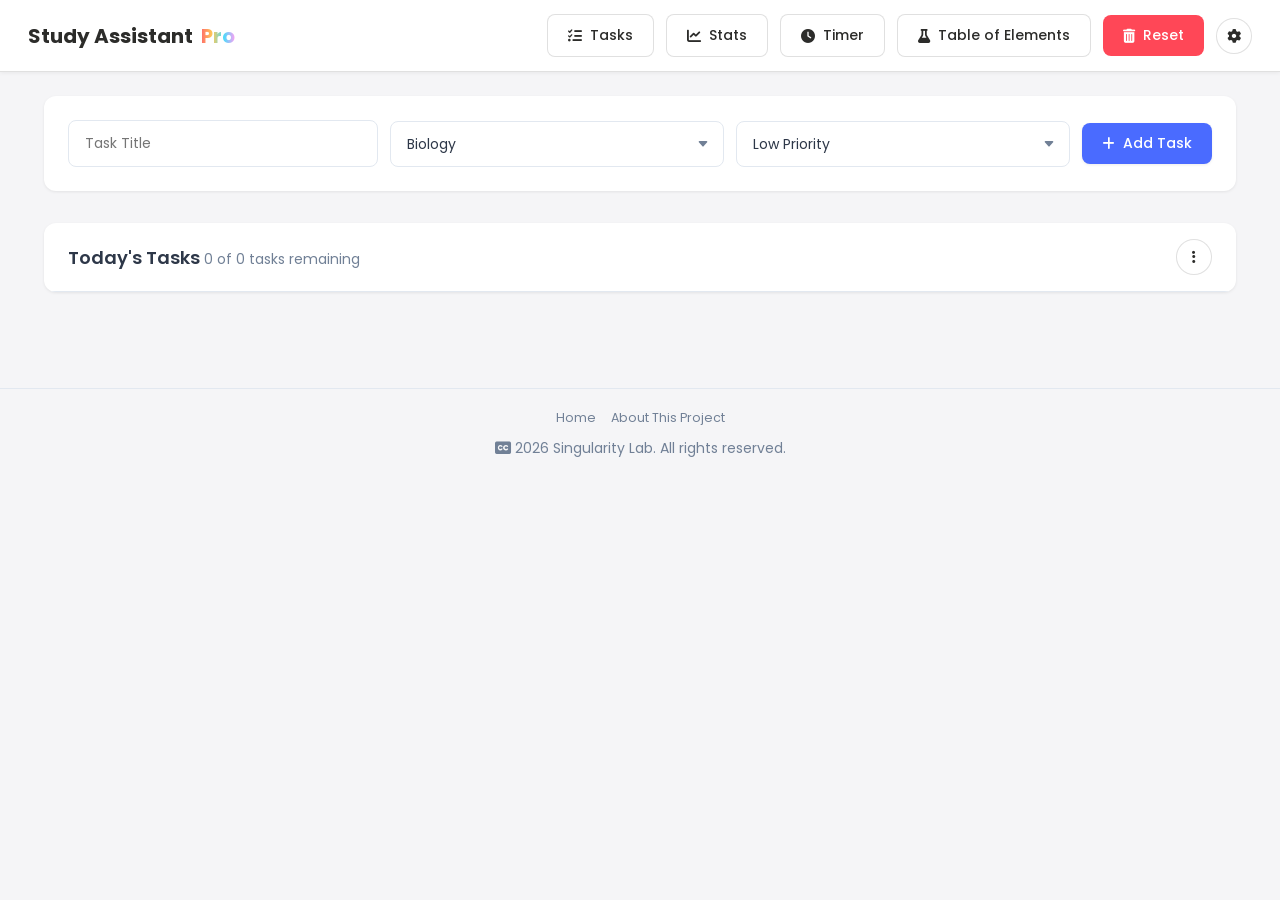
==== index.html @ cc873d5b "Add files via upload" ====
<!DOCTYPE html>
<html lang="en">
<head>
    <meta charset="UTF-8">
    <meta name="viewport" content="width=device-width, initial-scale=1.0">
    <title>Singularity Lab - Study Assistant Pro</title>
    
    <!-- Fonts & Icons -->
    <link href="https://fonts.googleapis.com/css2?family=Poppins:wght@300;400;500;600;700&display=swap" rel="stylesheet">
    <link rel="stylesheet" href="https://cdnjs.cloudflare.com/ajax/libs/font-awesome/6.4.0/css/all.min.css">
    
    <!-- Favicons -->
    <link rel="icon" type="image/png" sizes="32x32" href="/Images/favicon-32x32.png">
    <link rel="icon" type="image/png" sizes="16x16" href="/Images/favicon-16x16.png">
    <link rel="shortcut icon" href="/Images/favicon.ico">

    <style>
        /* ===== Base Styles & Whitish-Gray Theme Variables ===== */
        :root {
            --primary: #4a6bff;
            --primary-light: #7a94ff;
            --primary-dark: #3a56cc;
            --secondary: #00c9a7;
            --text: #2d3748;
            --text-light: #718096;
            --bg: #F5F5F7; /* Whitish-gray background */
            --card: #ffffff;
            --border: #e2e8f0;
            --high: #ff4757;
            --medium: #ffa502;
            --low: #2ed573;
            --completed: #00b894;
            --shadow-sm: 0 1px 3px rgba(0, 0, 0, 0.08);
            --shadow-md: 0 4px 6px rgba(0, 0, 0, 0.08);
            --shadow-lg: 0 10px 15px rgba(0, 0, 0, 0.08);
            --radius-sm: 4px;
            --radius-md: 8px;
            --radius-lg: 12px;

            /* Periodic Table Theme Mapping */
            --bg-color: #F5F5F7;
            --text-color: #2C2C2A;
            --text-sub: #8A8880;
            --header-bg: #FFFFFF;
            --card-bg: #FFFFFF;
            --border-color: rgba(0,0,0,0.12);
            --input-bg: #FFFFFF;
            --placeholder-bg: #E6E3DB;
            --switch-bg: #EFEFEF;
            --accent-blue: #042C53;
            --footer-bg: #f4f4f6;
        }

        body.dark-mode {
            --primary: #6c5ce7;
            --primary-light: #a29bfe;
            --primary-dark: #4834d4;
            --bg: #1a1a2e;
            --card: #16213e;
            --text: #ffffff;
            --text-light: #b8b8b8;
            --border: #2d3748;

            /* Periodic Table Dark Overrides */
            --bg-color: #1a1a2e;
            --text-color: #E0E0E0;
            --text-sub: #A0A0A0;
            --header-bg: #16213e;
            --card-bg: #16213e;
            --border-color: rgba(255,255,255,0.18);
            --input-bg: #222222;
            --placeholder-bg: #2A2A2A;
            --switch-bg: #2A2A2A;
            --accent-blue: #4A90E2;
            --footer-bg: #1a1a2e;
        }

        * {
            margin: 0;
            padding: 0;
            box-sizing: border-box;
        }

        body {
            font-family: 'Poppins', sans-serif;
            background-color: var(--bg);
            color: var(--text);
            line-height: 1.5;
            transition: background-color 0.25s, color 0.25s;
        }

        .container {
            max-width: 1240px;
            margin: 0 auto;
            padding: 1.5rem;
        }

        /* ===== Top Header Bar ===== */
        .header {
            background: var(--header-bg);
            border-bottom: 1px solid var(--border-color);
            padding: 14px 28px;
            display: flex;
            align-items: center;
            gap: 16px;
            flex-wrap: wrap;
            position: sticky;
            top: 0;
            z-index: 50;
            box-shadow: 0 1px 4px rgba(0,0,0,0.06);
            transition: background-color 0.25s;
        }

        .app-title {
            display: flex;
            align-items: center;
            gap: 0.5rem;
        }

        .app-title h1 {
            font-size: 1.25rem;
            font-weight: 700;
            color: var(--text-color);
            margin: 0;
            white-space: nowrap;
        }

        .app-title .pro-badge {
            background: linear-gradient(90deg, #ff6b6b, #feca57, #48dbfb, #ff9ff3);
            -webkit-background-clip: text;
            -webkit-text-fill-color: transparent;
            background-clip: text;
            font-weight: 700;
            font-size: 1.25rem;
        }

        /* Search Bar (Shown ONLY in Periodic Table mode) */
        .header-search {
            flex: 1;
            min-width: 200px;
            max-width: 380px;
            position: relative;
            display: none;
        }

        .header-search input {
            width: 100%;
            padding: 9px 14px 9px 38px;
            border-radius: 10px;
            border: 1px solid var(--border-color);
            font-size: 14px;
            background: var(--input-bg);
            color: var(--text-color);
            outline: none;
            transition: border-color .2s, box-shadow .2s;
        }

        .header-search input:focus {
            border-color: var(--accent-blue);
            box-shadow: 0 0 0 3px rgba(74,144,226,0.2);
        }

        .header-search .search-icon {
            position: absolute;
            left: 12px;
            top: 50%;
            transform: translateY(-50%);
            color: var(--text-sub);
            font-size: 15px;
            pointer-events: none;
        }

        .header-actions {
            display: flex;
            gap: 12px;
            align-items: center;
            margin-left: auto;
            flex-wrap: wrap;
        }

        /* Buttons */
        .btn {
            display: inline-flex;
            align-items: center;
            justify-content: center;
            gap: 0.5rem;
            padding: 0.625rem 1.25rem;
            border: none;
            border-radius: var(--radius-md);
            font-family: inherit;
            font-size: 0.875rem;
            font-weight: 500;
            cursor: pointer;
            transition: all 0.2s ease;
            white-space: nowrap;
        }

        .btn-primary {
            background-color: var(--primary);
            color: white;
            box-shadow: var(--shadow-sm);
        }

        .btn-primary:hover {
            background-color: var(--primary-dark);
            transform: translateY(-1px);
            box-shadow: var(--shadow-md);
        }

        .btn-secondary {
            background-color: var(--card-bg);
            color: var(--text-color);
            border: 1px solid var(--border-color);
        }

        .btn-secondary:hover {
            background-color: var(--switch-bg);
        }

        .btn-danger {
            background-color: var(--high);
            color: white;
        }

        .btn-danger:hover {
            background-color: #e84118;
        }

        .btn-icon {
            width: 2.25rem;
            height: 2.25rem;
            padding: 0;
            border-radius: 50%;
        }

        .btn-startbtntimer {
            background: linear-gradient(135deg, #00b894 0%, #00cec9 100%);
            color: white;
            border: none;
            cursor: pointer;
        }

        /* Task Form & List Styles */
        .task-form {
            margin-bottom: 2rem;
            background-color: var(--card);
            padding: 1.5rem;
            border-radius: var(--radius-lg);
            box-shadow: var(--shadow-sm);
        }

        .form-group {
            display: flex;
            gap: 0.75rem;
            flex-wrap: wrap;
            align-items: center;
        }

        .form-control {
            flex: 1;
            min-width: 180px;
            padding: 0.75rem 1rem;
            border: 1px solid var(--border);
            border-radius: var(--radius-md);
            font-family: inherit;
            font-size: 0.875rem;
            background: var(--card);
            color: var(--text);
            transition: border-color 0.2s ease;
        }

        .time-inputs {
            display: none;
            align-items: center;
            gap: 0.5rem;
        }

        .time-inputs input[type="time"] {
            min-width: 120px;
        }

        .form-select {
            appearance: none;
            background-image: url("data:image/svg+xml,%3Csvg xmlns='http://www.w3.org/2000/svg' width='16' height='16' fill='%23718096' viewBox='0 0 16 16'%3E%3Cpath d='M7.247 11.14 2.451 5.658C1.885 5.013 2.345 4 3.204 4h9.592a1 1 0 0 1 .753 1.659l-4.796 5.48a1 1 0 0 1-1.506 0z'/%3E%3C/svg%3E");
            background-repeat: no-repeat;
            background-position: right 0.75rem center;
            background-size: 16px 12px;
            padding-right: 2.5rem;
        }

        .task-list-container {
            background-color: var(--card);
            border-radius: var(--radius-lg);
            box-shadow: var(--shadow-sm);
            overflow: hidden;
            margin-bottom: 2rem;
        }

        .task-list-header {
            padding: 1rem 1.5rem;
            border-bottom: 1px solid var(--border);
            display: flex;
            justify-content: space-between;
            align-items: center;
        }

        .task-list-title {
            font-size: 1.125rem;
            font-weight: 600;
            color: var(--text);
        }

        .task-count {
            font-size: 0.875rem;
            color: var(--text-light);
        }

        .task-list {
            list-style: none;
        }

        .task-item {
            padding: 1rem 1.5rem;
            border-bottom: 1px solid var(--border);
            display: flex;
            align-items: center;
            gap: 1rem;
            transition: background-color 0.2s ease;
            cursor: grab;
        }

        .task-item.dragging {
            opacity: 0.5;
        }

        .task-item:hover {
            background-color: rgba(74, 107, 255, 0.02);
        }

        .task-checkbox {
            width: 1.25rem;
            height: 1.25rem;
            border: 2px solid var(--border);
            border-radius: var(--radius-sm);
            appearance: none;
            cursor: pointer;
        }

        .task-checkbox:checked {
            background-color: var(--completed);
            border-color: var(--completed);
            background-image: url("data:image/svg+xml,%3Csvg xmlns='http://www.w3.org/2000/svg' width='12' height='12' fill='white' viewBox='0 0 16 16'%3E%3Cpath d='M12.736 3.97a.733.733 0 0 1 1.047 0c.286.289.29.756.01 1.05L7.88 12.01a.733.733 0 0 1-1.065.02L3.217 8.384a.757.757 0 0 1 0-1.06.733.733 0 0 1 1.047 0l3.052 3.093 5.4-6.425a.247.247 0 0 1 .02-.022z'/%3E%3C/svg%3E");
            background-repeat: no-repeat;
            background-position: center;
        }

        .task-content {
            flex: 1;
            display: flex;
            flex-direction: column;
            gap: 0.25rem;
        }

        .task-title {
            font-weight: 500;
            word-break: break-word;
        }

        .task-meta {
            display: flex;
            gap: 0.75rem;
            font-size: 0.75rem;
            color: var(--text-light);
        }

        .priority-high { color: var(--high); }
        .priority-medium { color: var(--medium); }
        .priority-low { color: var(--low); }

        .task-subject {
            background-color: rgba(74, 107, 255, 0.1);
            color: var(--primary);
            padding: 0.125rem 0.5rem;
            border-radius: 1rem;
            font-size: 0.6875rem;
            font-weight: 500;
        }

        .task-completed .task-title {
            text-decoration: line-through;
            color: var(--text-light);
        }

        .task-time-range {
            font-family: Georgia, serif;
            font-weight: 500;
            font-size: 1.1rem;
            color: var(--text);
            margin-right: 1rem;
        }

        .task-edit-input {
            flex: 1;
            padding: 0.5rem;
            border: 1px solid var(--border);
            border-radius: var(--radius-sm);
            font-family: inherit;
            background: var(--card);
            color: var(--text);
        }

        .task-context-menu {
            position: fixed;
            background: var(--card);
            border-radius: var(--radius-md);
            box-shadow: var(--shadow-lg);
            z-index: 1000;
            min-width: 180px;
            overflow: hidden;
            border: 1px solid var(--border);
        }

        .menu-item {
            display: flex;
            align-items: center;
            gap: 0.75rem;
            width: 100%;
            padding: 0.75rem 1rem;
            border: none;
            background: none;
            text-align: left;
            color: var(--text);
            cursor: pointer;
            transition: all 0.2s ease;
            font-size: 0.875rem;
        }

        .menu-item:hover {
            background-color: rgba(74, 107, 255, 0.1);
        }

        /* Sections Visibility */
        #graphSection, #remindersSection, #elementsSection {
            display: none;
        }

        .chart-container {
            background-color: var(--card);
            padding: 1rem;
            border-radius: 10px;
            box-shadow: var(--shadow-sm);
            margin-bottom: 1rem;
        }

        /* Floating Timer */
        .floating-timer {
            position: fixed;
            bottom: 1rem;
            left: 1rem;
            width: 250px;
            height: 230px;
            background-color: var(--card);
            border-radius: var(--radius-lg);
            box-shadow: var(--shadow-lg);
            z-index: 1000;
            border: 1px solid var(--border);
            display: none;
            user-select: none;
        }

        .timer-header {
            padding: 0.75rem 1rem;
            border-bottom: 1px solid var(--border);
            display: flex;
            justify-content: space-between;
            align-items: center;
            cursor: move;
        }

        .timer-body { padding: 1rem; }
        .timer-inputs {
            display: flex;
            align-items: center;
            justify-content: center;
            gap: 0.5rem;
            margin-bottom: 1rem;
        }
        .timer-inputs input {
            width: 50px;
            height: 30px;
            font-size: 0.8rem;
            text-align: center;
            border: 1px solid var(--border);
            border-radius: 4px;
            background: var(--card);
            color: var(--text);
        }
        .timer-display {
            font-size: 1.5rem;
            font-family: monospace;
            text-align: center;
            margin-bottom: 1rem;
            font-weight: 600;
        }
        .timer-actions { display: flex; gap: 0.5rem; }
        .timer-actions .btn { flex: 1; }

        /* ===== Periodic Table Layout Adjustments (Left-aligned & Shifted) ===== */
        .wrap { 
            display: flex; 
            gap: 20px; 
            flex-wrap: nowrap; 
            align-items: flex-start; 
        }
        .left-col {
            display: flex;
            flex-direction: column;
            flex: 0 0 auto;
        }
        .table-area { 
            position: relative; 
            display: inline-block; 
            padding: 45px 5px 5px 5px; /* Reduced padding to shift table left */
        }
        .table { 
            position: relative; 
            z-index: 1; 
            display: grid; 
            grid-template-columns: repeat(18, 44px); 
            grid-template-rows: repeat(10, 44px); 
            gap: 3px; 
        }
        .cell { 
            width: 44px; 
            height: 44px; 
            border-radius: 6px; 
            padding: 2px; 
            cursor: pointer; 
            position: relative; 
            border: 1px solid var(--border-color); 
            transition: transform .1s ease, box-shadow .1s ease; 
            overflow: hidden; 
        }
        .cell:hover { transform: scale(1.3); box-shadow: 0 4px 12px rgba(0,0,0,0.4); z-index: 6; }
        .cell .z { position: absolute; top: 2px; left: 4px; font-size: 9px; color: #1A1A1A; }
        .cell .s { position: absolute; top: 13px; left: 0; right: 0; text-align: center; font-size: 16px; font-weight: 600; color: #1A1A1A; }
        .cell .v { display: none; position: absolute; top: 50%; left: 0; right: 0; transform: translateY(-50%); text-align: center; font-size: 11px; font-weight: 700; color: #1A1A1A; }
        .cell.value-mode .v { display: block; }
        .cell.value-mode .s { display: none; }
        .cell.value-mode .z { font-size: 7px; }
        .cell.blocks-mode .s, .cell.blocks-mode .z { opacity: 0.55; }
        .cell.placeholder { cursor: default; display: flex; align-items: center; justify-content: center; font-size: 9px; color: var(--text-sub); background: var(--placeholder-bg); border-style: dashed; }

        .right-col {
            display: flex;
            flex-direction: column;
            width: 290px;
            flex-shrink: 0;
            margin-left: 80px;
        }

        .legend { display: flex; flex-wrap: wrap; gap: 8px 14px; width: 100%; margin-top: 16px; background: var(--card-bg); border: 1px solid var(--border-color); border-radius: 12px; padding: 14px 16px; }
        .legend div { display: flex; align-items: center; gap: 6px; font-size: 12px; color: var(--text-color); }
        .sw { width: 14px; height: 14px; border-radius: 3px; border: 1px solid rgba(0,0,0,0.15); }

        .detail { background: var(--card-bg); border: 1px solid var(--border-color); border-radius: 12px; padding: 18px 20px; width: 100%; color: var(--text-color); }
        .detail h2 { margin: 0 0 2px; font-size: 20px; }
        .detail .meta { color: var(--text-sub); font-size: 12px; margin-bottom: 12px; }
        .detail .row { display: flex; justify-content: space-between; padding: 6px 0; border-top: 1px solid var(--border-color); font-size: 13px; }
        .detail .row span:first-child { color: var(--text-sub); }

        .config-section { border-top: 1px solid var(--border-color); padding-top: 8px; margin-top: 6px; }
        .cfg-label { font-size: 11px; font-weight: 600; margin-bottom: 2px; text-transform: uppercase; letter-spacing: 0.5px; }
        .cfg-aufbau { color: #888888; font-size: 12px; word-break: break-word; margin-bottom: 8px; font-family: monospace; }
        .cfg-ground { color: #e74c3c; font-size: 12.5px; font-weight: 600; word-break: break-word; margin-bottom: 10px; font-family: monospace; }

        .shell-diagram { display: flex; justify-content: center; margin: 10px 0 14px; }
        .shell-diagram svg { max-width: 200px; width: 100%; }
        .orbital-box-container { margin-top: 10px; padding-top: 10px; border-top: 1px solid var(--border-color); }
        .orbital-title { font-size: 12px; font-weight: 600; color: var(--text-sub); margin-bottom: 8px; }
        .orbital-group { display: inline-flex; flex-direction: column; align-items: center; margin-right: 8px; margin-bottom: 8px; }
        .orbital-group .sub-label { font-size: 10px; color: var(--text-sub); margin-bottom: 2px; }
        .orbital-boxes { display: flex; gap: 2px; }
        .box-unit { width: 20px; height: 24px; border: 1px solid var(--border-color); display: flex; align-items: center; justify-content: center; font-size: 11px; background: var(--input-bg); border-radius: 2px; }

        .trend-bar { display: flex; gap: 8px; align-items: center; margin-bottom: 10px; flex-wrap: wrap; }
        .trend-bar span { font-size: 13px; color: var(--text-sub); }
        .trend-bar button { font-size: 12px; padding: 5px 10px; border-radius: 8px; border: 1px solid var(--border-color); background: var(--card-bg); color: var(--text-color); cursor: pointer; }
        .trend-bar button.active { background: var(--accent-blue); color: #fff; border-color: var(--accent-blue); }
        .trend-overlay { position: absolute; top: 0; left: 0; pointer-events: none; overflow: visible; }
        .table .block-label { display: none; align-items: center; justify-content: center; z-index: 4; border: 2px solid rgba(0,0,0,0.28); border-radius: 4px; background: rgba(255,255,255,0.55); font-size: 13px; font-weight: 700; color: #2C2C2A; pointer-events: none; }
        .table.blocks-mode .block-label { display: flex; }

        #tooltip { position: fixed; display: none; pointer-events: none; z-index: 100; background: var(--card-bg); border: 1px solid var(--border-color); border-radius: 8px; padding: 10px 12px; box-shadow: 0 4px 14px rgba(0,0,0,0.3); font-size: 12px; line-height: 1.5; max-width: 220px; color: var(--text-color); }
        #tooltip .tname { font-size: 14px; font-weight: 600; }
        #tooltip .tmeta { color: var(--text-sub); margin-bottom: 6px; }
        #tooltip b { color: var(--accent-blue); }

        .cell.highlight { box-shadow: 0 0 0 3px var(--accent-blue); transform: scale(1.18); z-index: 10; }
        .cell.dim { opacity: 0.2; }

        /* ===== Footer (Same Color as Background) ===== */
        footer {
            background: var(--bg);
            border-top: 1px solid var(--border);
            padding: 20px 0;
            margin-top: 40px;
            text-align: center;
            font-size: 12.5px;
            color: var(--text-light);
            transition: background-color 0.25s;
        }

        .footer-links {
            display: flex;
            justify-content: center;
            gap: 15px;
            margin-bottom: 10px;
            flex-wrap: wrap;
        }

        .footer-links a {
            color: var(--text-light);
            text-decoration: none;
            transition: color 0.2s;
        }

        .footer-links a:hover {
            color: var(--primary);
        }

        .footer-copyright {
            color: var(--text-light);
            font-size: 14px;
        }

        /* Settings Modal */
        .settings-modal {
            position: fixed;
            top: 0; left: 0; right: 0; bottom: 0;
            background-color: rgba(0, 0, 0, 0.5);
            display: flex;
            justify-content: center;
            align-items: center;
            z-index: 2000;
            opacity: 0;
            pointer-events: none;
            transition: opacity 0.3s ease;
        }

        .settings-modal.active { opacity: 1; pointer-events: all; }
        .settings-content {
            background-color: var(--card);
            border-radius: var(--radius-lg);
            width: 100%;
            max-width: 500px;
            box-shadow: var(--shadow-lg);
            overflow: hidden;
        }
        .settings-header { padding: 1rem 1.5rem; border-bottom: 1px solid var(--border); display: flex; justify-content: space-between; align-items: center; }
        .settings-body { padding: 1.5rem; }
        .setting-item { display: flex; justify-content: space-between; align-items: center; margin-bottom: 1rem; }
        .toggle-switch { position: relative; display: inline-block; width: 50px; height: 24px; }
        .toggle-switch input { opacity: 0; width: 0; height: 0; }
        .toggle-slider { position: absolute; cursor: pointer; top: 0; left: 0; right: 0; bottom: 0; background-color: var(--border); transition: .4s; border-radius: 34px; }
        .toggle-slider:before { position: absolute; content: ""; height: 16px; width: 16px; left: 4px; bottom: 4px; background-color: white; transition: .4s; border-radius: 50%; }
        input:checked + .toggle-slider { background-color: var(--primary); }
        input:checked + .toggle-slider:before { transform: translateX(26px); }
        .settings-footer { padding: 1rem 1.5rem; border-top: 1px solid var(--border); display: flex; justify-content: flex-end; }
    </style>
</head>
<body>

    <!-- ===== Top Bar Header ===== -->
    <header class="header">
        <!-- 1. App Title -->
        <div class="app-title">
            <h1>Study Assistant</h1>
            <span class="pro-badge">Pro</span>
        </div>

        <!-- 2. Search Bar (Appears ONLY in Periodic Table mode) -->
        <div class="header-search" id="elementSearchContainer">
            <span class="search-icon"><i class="fas fa-search"></i></span>
            <input type="text" id="elementSearch" placeholder="Determine valence electrons, search elements…">
        </div>

        <!-- 3. Actions: Home, Stats, Timer, Table of Elements, Reset, Setting icon -->
        <div class="header-actions">
            <button id="homeBtn" class="btn btn-secondary">
                <i class="fas fa-tasks"></i> Tasks
            </button>
            <button id="graphBtn" class="btn btn-secondary">
                <i class="fas fa-chart-line"></i> Stats
            </button>
            <button id="showTimerBtn" class="btn btn-secondary">
                <i class="fas fa-clock"></i> Timer
            </button>
            <button id="elementsBtn" class="btn btn-secondary">
                <i class="fas fa-flask"></i> Table of Elements
            </button>
            <button id="resetAllBtn" class="btn btn-danger">
                <i class="fas fa-trash-alt"></i> Reset
            </button>
            <button id="settingsButton" class="btn btn-secondary btn-icon">
                <i class="fas fa-cog"></i>
            </button>
        </div>
    </header>

    <div class="container">
        <main>
            <!-- Task Section (Home Mode) -->
            <section id="taskSection">
                <form id="taskForm" class="task-form">
                    <div class="form-group">
                        <input type="text" id="taskInput" class="form-control" placeholder="Task Title" required>
                        <select id="subjectSelect" class="form-control form-select">
                            <option value="biology">Biology</option>
                            <option value="physics">Physics</option>
                            <option value="chemistry">Chemistry</option>
                            <option value="math">Math</option>
                            <option value="english">English</option>
                            <option value="chinese">Chinese</option>
                            <option value="spanish">Spanish</option>
                            <option value="french">French</option>
                            <option value="history">History</option>
                            <option value="geography">Geography</option>
                            <option value="technology">Technology</option>
                            <option value="music">Music</option>
                            <option value="business">Business</option>
                            <option value="other">Other</option>
                        </select>
                        <select id="prioritySelect" class="form-control form-select">
                            <option value="low">Low Priority</option>
                            <option value="medium">Medium Priority</option>
                            <option value="high">High Priority</option>
                        </select>
                        
                        <!-- Schedule Mode Time Inputs -->
                        <div class="time-inputs" id="scheduleTimeInputs">
                            <input type="time" id="startTimeInput" name="startTime" class="form-control">
                            <span>-</span>
                            <input type="time" id="endTimeInput" name="endTime" class="form-control">
                        </div>

                        <button type="submit" class="btn btn-primary">
                            <i class="fas fa-plus"></i> Add Task
                        </button>
                    </div>
                </form>

                <div class="task-list-container">
                    <div class="task-list-header">
                        <div>
                            <span class="task-list-title">Today's Tasks</span>
                            <span class="task-count" id="taskCount">0 remaining</span>
                        </div>
                        <button id="taskMenuBtn" class="btn btn-icon btn-secondary">
                            <i class="fas fa-ellipsis-v"></i>
                        </button>
                    </div>
                    <div id="taskList" class="task-list"></div>
                </div>
            </section>

            <!-- Graph Section (Stats Mode) -->
            <section id="graphSection">
                <div class="graph-header" style="margin-bottom: 1.5rem; display: flex; align-items: center; gap: 1rem;">
                    <button id="backBtn" class="btn btn-secondary">
                        <i class="fas fa-arrow-left"></i> Back
                    </button>
                    <h2 class="task-list-title">
                        <i class="fas fa-chart-pie"></i> Statistics
                    </h2>
                </div>
                <div class="chart-container">
                    <canvas id="efficiencyChart"></canvas>
                </div>
                <div class="chart-container">
                    <canvas id="subjectChart"></canvas>
                </div>
                <div id="dataDisplay" class="task-list-container">
                    <div class="task-list-header">
                        <span class="task-list-title">Study Data</span>
                    </div>
                    <div class="task-list"></div>
                </div>
            </section>

            <!-- Reminders Section -->
            <section id="remindersSection">
                <div class="reminders-header" style="margin-bottom: 1.5rem; display: flex; align-items: center; gap: 1rem;">
                    <button id="backFromRemindersBtn" class="btn btn-secondary">
                        <i class="fas fa-arrow-left"></i> Back
                    </button>
                    <h2 class="task-list-title">
                        <i class="fas fa-bell"></i> Reminders
                    </h2>
                </div>
                <form id="reminderForm" class="task-form">
                    <div class="form-group">
                        <input type="text" id="reminderInput" class="form-control" placeholder="Reminder text..." required>
                        <input type="datetime-local" id="reminderDueDate" class="form-control" required>
                        <button type="submit" class="btn btn-primary">
                            <i class="fas fa-plus"></i> Add Reminder
                        </button>
                    </div>
                </form>
                <div id="remindersList" class="task-list-container">
                    <div class="task-list-header">
                        <span class="task-list-title">Active Reminders</span>
                    </div>
                    <div class="task-list"></div>
                </div>
                <div id="countdownDisplay" class="task-list-container">
                    <div class="task-list-header">
                        <span class="task-list-title">Upcoming Deadlines</span>
                    </div>
                    <div class="task-list"></div>
                </div>
            </section>

            <!-- Periodic Table Section -->
            <section id="elementsSection">
                <div class="wrap">
                    <div class="left-col">
                        <div class="trend-bar" id="trendBar">
                            <span>Trend:</span>
                            <button data-mode="original" class="active">1. Original</button>
                            <button data-mode="radius">2. Atomic radius</button>
                            <button data-mode="electronegativity">3. Electronegativity</button>
                            <button data-mode="ionization">4. First ionization energy</button>
                            <button data-mode="blocks">5. Electron configuration</button>
                        </div>
                        <div class="table-area">
                            <svg class="trend-overlay" id="trendOverlay" viewBox="0 0 991 615" width="991" height="615"></svg>
                            <div class="table" id="periodicTable"></div>
                        </div>
                    </div>
                    <div class="right-col">
                        <div class="detail" id="elementDetail"><p class="hint">Click an element to see its details here.</p></div>
                        <div class="legend" id="elementLegend"></div>
                    </div>
                </div>
            </section>
        </main>
    </div>

    <!-- Floating Timer -->
    <div id="floatingTimer" class="floating-timer">
        <div class="timer-header">
            <span>Study Timer</span>
            <div class="timer-controls">
                <button id="toggleTimerBtn" class="btn btn-icon"><i class="fas fa-eye"></i></button>
                <button id="closeTimerBtn" class="btn btn-icon"><i class="fas fa-times"></i></button>
            </div>
        </div>
        <div class="timer-body">
            <div class="timer-inputs">
                <input type="number" id="hoursInput" min="0" max="23" placeholder="H">
                <span>:</span>
                <input type="number" id="minutesInput" min="0" max="59" placeholder="M">
                <span>:</span>
                <input type="number" id="secondsInput" min="0" max="59" placeholder="S">
            </div>
            <div class="timer-display" id="timerDisplay">00:00:00</div>
            <div class="timer-actions">
                <button id="startTimerBtn" class="btn btn-startbtntimer">
                    <i class="fas fa-play"></i> Start
                </button>
                <button id="resetTimerBtn" class="btn btn-secondary">
                    <i class="fas fa-redo"></i> Reset
                </button>
            </div>
        </div>
    </div>

    <!-- Footer -->
    <footer>
        <div class="footer-links">
            <a href="www.singularitylabgroup.org">Home</a>
            <a href="/about/">About This Project</a>
        </div>
        <div class="footer-copyright">
            <p><i class="fa-solid fa-closed-captioning"></i> 2026 Singularity Lab. All rights reserved.</p>
        </div>
    </footer>

    <!-- Settings Modal -->
    <div id="settingsModal" class="settings-modal">
        <div class="settings-content">
            <div class="settings-header">
                <h3 class="settings-title">Settings</h3>
                <button id="settingsClose" class="btn btn-icon btn-secondary">&times;</button>
            </div>
            <div class="settings-body">
                <div class="settings-group">
                    <h4 style="margin-bottom: 0.5rem;">Timer Settings</h4>
                    <div class="setting-item">
                        <span>Customize Target Time (minutes)</span>
                        <input type="number" id="targetCompletionTime" min="5" max="120" class="form-control" style="width: 80px;">
                    </div>    
                    <h4 style="margin-bottom: 0.5rem; margin-top: 1rem;">Appearance</h4>
                    <div class="setting-item">
                        <span>Dark Mode</span>
                        <label class="toggle-switch">
                            <input type="checkbox" id="darkModeToggle">
                            <span class="toggle-slider"></span>
                        </label>
                    </div>
                    <h4 style="margin-bottom: 0.5rem; margin-top: 1rem;">App Mode</h4>
                    <div class="setting-item">
                        <span>Current Mode:</span>
                        <select id="appModeSelect" class="form-control" style="width: auto;">
                            <option value="focus">Focus Mode (Default)</option>
                            <option value="schedule">Schedule Mode</option>
                        </select>
                    </div>
                </div>
            </div>
            <div class="settings-footer">
                <button id="settingsSave" class="btn btn-primary">Save Changes</button>
            </div>
        </div>
    </div>

    <div id="tooltip"></div>

    <script src="chart.js"></script>
    <script src="main.js"></script>
</body>
</html>
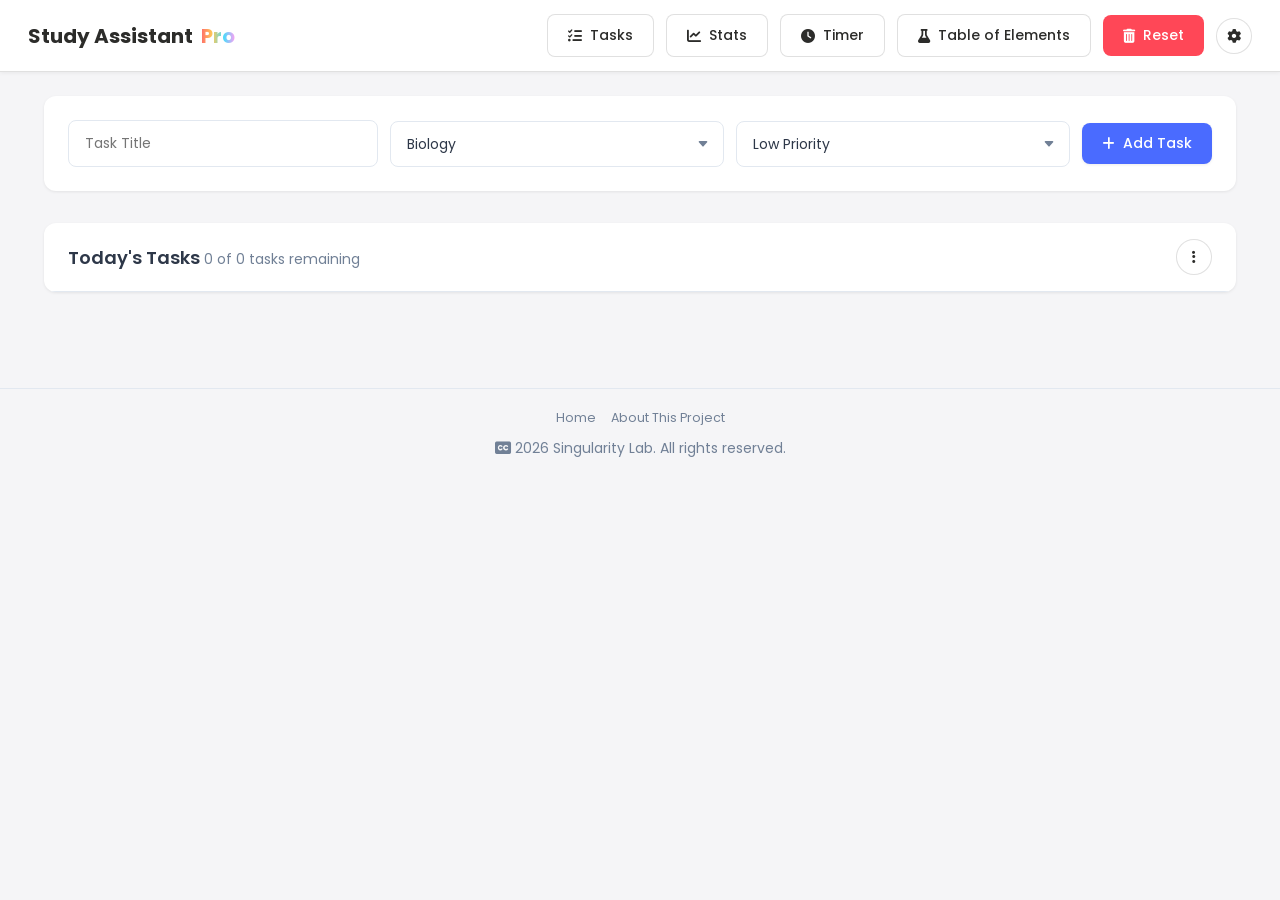
==== commit 4e2cf8c4: "Update index.html" ====
--- a/index.html
+++ b/index.html
@@ -879,7 +879,7 @@
     <!-- Footer -->
     <footer>
         <div class="footer-links">
-            <a href="www.singularitylabgroup.org">Home</a>
+            <a href="https://www.singularitylabgroup.org">Home</a>
             <a href="/about/">About This Project</a>
         </div>
         <div class="footer-copyright">
@@ -930,4 +930,4 @@
     <script src="chart.js"></script>
     <script src="main.js"></script>
 </body>
-</html>+</html>
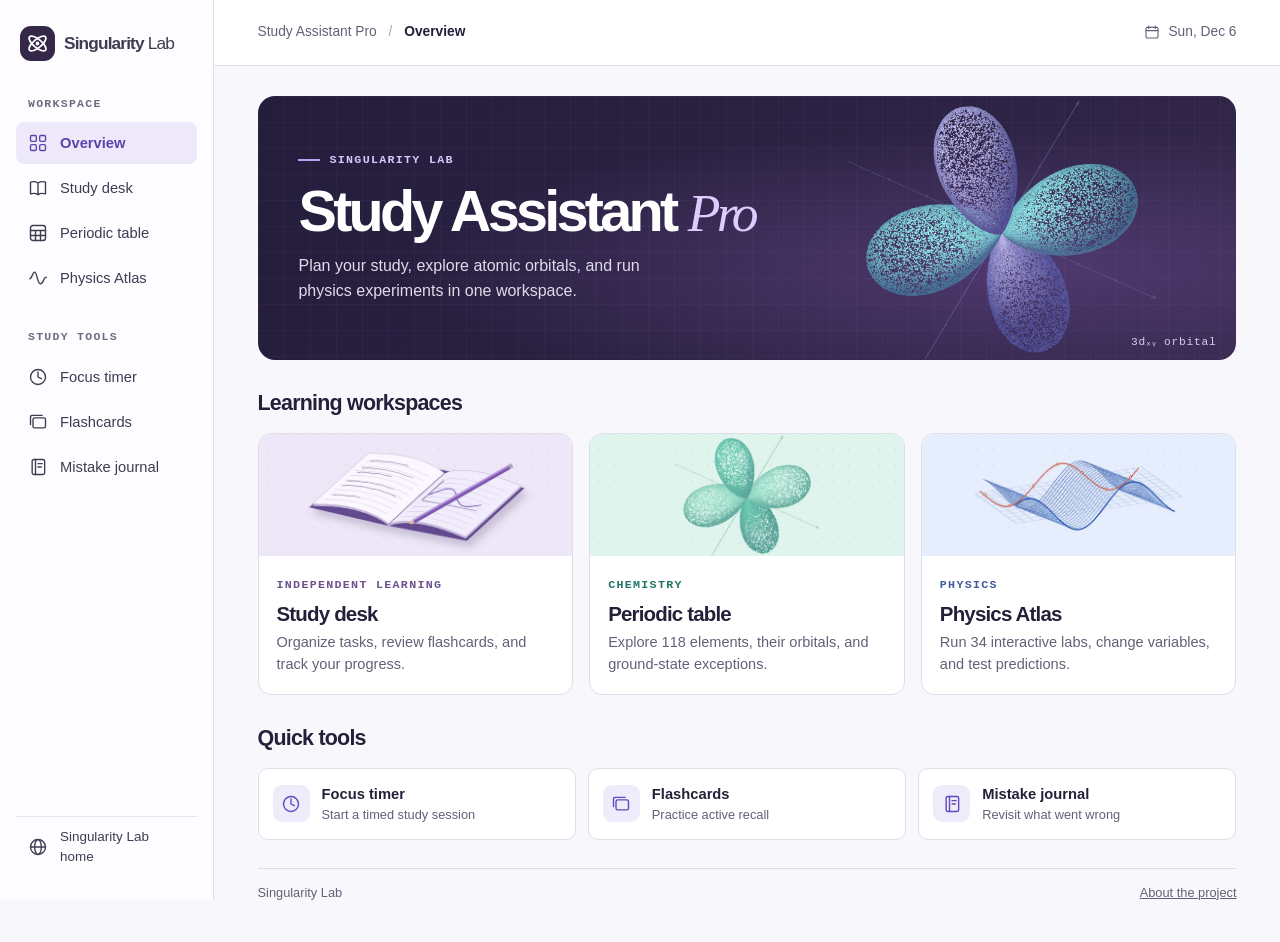
==== commit 6fc9d6f6: "Unify the study desk, orbital explorer and Physics Atlas" ====
--- a/index.html
+++ b/index.html
@@ -1,933 +1,13 @@
-<!DOCTYPE html>
-<html lang="en">
-<head>
-    <meta charset="UTF-8">
-    <meta name="viewport" content="width=device-width, initial-scale=1.0">
-    <title>Singularity Lab - Study Assistant Pro</title>
-    
-    <!-- Fonts & Icons -->
-    <link href="https://fonts.googleapis.com/css2?family=Poppins:wght@300;400;500;600;700&display=swap" rel="stylesheet">
-    <link rel="stylesheet" href="https://cdnjs.cloudflare.com/ajax/libs/font-awesome/6.4.0/css/all.min.css">
-    
-    <!-- Favicons -->
-    <link rel="icon" type="image/png" sizes="32x32" href="/Images/favicon-32x32.png">
-    <link rel="icon" type="image/png" sizes="16x16" href="/Images/favicon-16x16.png">
-    <link rel="shortcut icon" href="/Images/favicon.ico">
-
-    <style>
-        /* ===== Base Styles & Whitish-Gray Theme Variables ===== */
-        :root {
-            --primary: #4a6bff;
-            --primary-light: #7a94ff;
-            --primary-dark: #3a56cc;
-            --secondary: #00c9a7;
-            --text: #2d3748;
-            --text-light: #718096;
-            --bg: #F5F5F7; /* Whitish-gray background */
-            --card: #ffffff;
-            --border: #e2e8f0;
-            --high: #ff4757;
-            --medium: #ffa502;
-            --low: #2ed573;
-            --completed: #00b894;
-            --shadow-sm: 0 1px 3px rgba(0, 0, 0, 0.08);
-            --shadow-md: 0 4px 6px rgba(0, 0, 0, 0.08);
-            --shadow-lg: 0 10px 15px rgba(0, 0, 0, 0.08);
-            --radius-sm: 4px;
-            --radius-md: 8px;
-            --radius-lg: 12px;
-
-            /* Periodic Table Theme Mapping */
-            --bg-color: #F5F5F7;
-            --text-color: #2C2C2A;
-            --text-sub: #8A8880;
-            --header-bg: #FFFFFF;
-            --card-bg: #FFFFFF;
-            --border-color: rgba(0,0,0,0.12);
-            --input-bg: #FFFFFF;
-            --placeholder-bg: #E6E3DB;
-            --switch-bg: #EFEFEF;
-            --accent-blue: #042C53;
-            --footer-bg: #f4f4f6;
-        }
-
-        body.dark-mode {
-            --primary: #6c5ce7;
-            --primary-light: #a29bfe;
-            --primary-dark: #4834d4;
-            --bg: #1a1a2e;
-            --card: #16213e;
-            --text: #ffffff;
-            --text-light: #b8b8b8;
-            --border: #2d3748;
-
-            /* Periodic Table Dark Overrides */
-            --bg-color: #1a1a2e;
-            --text-color: #E0E0E0;
-            --text-sub: #A0A0A0;
-            --header-bg: #16213e;
-            --card-bg: #16213e;
-            --border-color: rgba(255,255,255,0.18);
-            --input-bg: #222222;
-            --placeholder-bg: #2A2A2A;
-            --switch-bg: #2A2A2A;
-            --accent-blue: #4A90E2;
-            --footer-bg: #1a1a2e;
-        }
-
-        * {
-            margin: 0;
-            padding: 0;
-            box-sizing: border-box;
-        }
-
-        body {
-            font-family: 'Poppins', sans-serif;
-            background-color: var(--bg);
-            color: var(--text);
-            line-height: 1.5;
-            transition: background-color 0.25s, color 0.25s;
-        }
-
-        .container {
-            max-width: 1240px;
-            margin: 0 auto;
-            padding: 1.5rem;
-        }
-
-        /* ===== Top Header Bar ===== */
-        .header {
-            background: var(--header-bg);
-            border-bottom: 1px solid var(--border-color);
-            padding: 14px 28px;
-            display: flex;
-            align-items: center;
-            gap: 16px;
-            flex-wrap: wrap;
-            position: sticky;
-            top: 0;
-            z-index: 50;
-            box-shadow: 0 1px 4px rgba(0,0,0,0.06);
-            transition: background-color 0.25s;
-        }
-
-        .app-title {
-            display: flex;
-            align-items: center;
-            gap: 0.5rem;
-        }
-
-        .app-title h1 {
-            font-size: 1.25rem;
-            font-weight: 700;
-            color: var(--text-color);
-            margin: 0;
-            white-space: nowrap;
-        }
-
-        .app-title .pro-badge {
-            background: linear-gradient(90deg, #ff6b6b, #feca57, #48dbfb, #ff9ff3);
-            -webkit-background-clip: text;
-            -webkit-text-fill-color: transparent;
-            background-clip: text;
-            font-weight: 700;
-            font-size: 1.25rem;
-        }
-
-        /* Search Bar (Shown ONLY in Periodic Table mode) */
-        .header-search {
-            flex: 1;
-            min-width: 200px;
-            max-width: 380px;
-            position: relative;
-            display: none;
-        }
-
-        .header-search input {
-            width: 100%;
-            padding: 9px 14px 9px 38px;
-            border-radius: 10px;
-            border: 1px solid var(--border-color);
-            font-size: 14px;
-            background: var(--input-bg);
-            color: var(--text-color);
-            outline: none;
-            transition: border-color .2s, box-shadow .2s;
-        }
-
-        .header-search input:focus {
-            border-color: var(--accent-blue);
-            box-shadow: 0 0 0 3px rgba(74,144,226,0.2);
-        }
-
-        .header-search .search-icon {
-            position: absolute;
-            left: 12px;
-            top: 50%;
-            transform: translateY(-50%);
-            color: var(--text-sub);
-            font-size: 15px;
-            pointer-events: none;
-        }
-
-        .header-actions {
-            display: flex;
-            gap: 12px;
-            align-items: center;
-            margin-left: auto;
-            flex-wrap: wrap;
-        }
-
-        /* Buttons */
-        .btn {
-            display: inline-flex;
-            align-items: center;
-            justify-content: center;
-            gap: 0.5rem;
-            padding: 0.625rem 1.25rem;
-            border: none;
-            border-radius: var(--radius-md);
-            font-family: inherit;
-            font-size: 0.875rem;
-            font-weight: 500;
-            cursor: pointer;
-            transition: all 0.2s ease;
-            white-space: nowrap;
-        }
-
-        .btn-primary {
-            background-color: var(--primary);
-            color: white;
-            box-shadow: var(--shadow-sm);
-        }
-
-        .btn-primary:hover {
-            background-color: var(--primary-dark);
-            transform: translateY(-1px);
-            box-shadow: var(--shadow-md);
-        }
-
-        .btn-secondary {
-            background-color: var(--card-bg);
-            color: var(--text-color);
-            border: 1px solid var(--border-color);
-        }
-
-        .btn-secondary:hover {
-            background-color: var(--switch-bg);
-        }
-
-        .btn-danger {
-            background-color: var(--high);
-            color: white;
-        }
-
-        .btn-danger:hover {
-            background-color: #e84118;
-        }
-
-        .btn-icon {
-            width: 2.25rem;
-            height: 2.25rem;
-            padding: 0;
-            border-radius: 50%;
-        }
-
-        .btn-startbtntimer {
-            background: linear-gradient(135deg, #00b894 0%, #00cec9 100%);
-            color: white;
-            border: none;
-            cursor: pointer;
-        }
-
-        /* Task Form & List Styles */
-        .task-form {
-            margin-bottom: 2rem;
-            background-color: var(--card);
-            padding: 1.5rem;
-            border-radius: var(--radius-lg);
-            box-shadow: var(--shadow-sm);
-        }
-
-        .form-group {
-            display: flex;
-            gap: 0.75rem;
-            flex-wrap: wrap;
-            align-items: center;
-        }
-
-        .form-control {
-            flex: 1;
-            min-width: 180px;
-            padding: 0.75rem 1rem;
-            border: 1px solid var(--border);
-            border-radius: var(--radius-md);
-            font-family: inherit;
-            font-size: 0.875rem;
-            background: var(--card);
-            color: var(--text);
-            transition: border-color 0.2s ease;
-        }
-
-        .time-inputs {
-            display: none;
-            align-items: center;
-            gap: 0.5rem;
-        }
-
-        .time-inputs input[type="time"] {
-            min-width: 120px;
-        }
-
-        .form-select {
-            appearance: none;
-            background-image: url("data:image/svg+xml,%3Csvg xmlns='http://www.w3.org/2000/svg' width='16' height='16' fill='%23718096' viewBox='0 0 16 16'%3E%3Cpath d='M7.247 11.14 2.451 5.658C1.885 5.013 2.345 4 3.204 4h9.592a1 1 0 0 1 .753 1.659l-4.796 5.48a1 1 0 0 1-1.506 0z'/%3E%3C/svg%3E");
-            background-repeat: no-repeat;
-            background-position: right 0.75rem center;
-            background-size: 16px 12px;
-            padding-right: 2.5rem;
-        }
-
-        .task-list-container {
-            background-color: var(--card);
-            border-radius: var(--radius-lg);
-            box-shadow: var(--shadow-sm);
-            overflow: hidden;
-            margin-bottom: 2rem;
-        }
-
-        .task-list-header {
-            padding: 1rem 1.5rem;
-            border-bottom: 1px solid var(--border);
-            display: flex;
-            justify-content: space-between;
-            align-items: center;
-        }
-
-        .task-list-title {
-            font-size: 1.125rem;
-            font-weight: 600;
-            color: var(--text);
-        }
-
-        .task-count {
-            font-size: 0.875rem;
-            color: var(--text-light);
-        }
-
-        .task-list {
-            list-style: none;
-        }
-
-        .task-item {
-            padding: 1rem 1.5rem;
-            border-bottom: 1px solid var(--border);
-            display: flex;
-            align-items: center;
-            gap: 1rem;
-            transition: background-color 0.2s ease;
-            cursor: grab;
-        }
-
-        .task-item.dragging {
-            opacity: 0.5;
-        }
-
-        .task-item:hover {
-            background-color: rgba(74, 107, 255, 0.02);
-        }
-
-        .task-checkbox {
-            width: 1.25rem;
-            height: 1.25rem;
-            border: 2px solid var(--border);
-            border-radius: var(--radius-sm);
-            appearance: none;
-            cursor: pointer;
-        }
-
-        .task-checkbox:checked {
-            background-color: var(--completed);
-            border-color: var(--completed);
-            background-image: url("data:image/svg+xml,%3Csvg xmlns='http://www.w3.org/2000/svg' width='12' height='12' fill='white' viewBox='0 0 16 16'%3E%3Cpath d='M12.736 3.97a.733.733 0 0 1 1.047 0c.286.289.29.756.01 1.05L7.88 12.01a.733.733 0 0 1-1.065.02L3.217 8.384a.757.757 0 0 1 0-1.06.733.733 0 0 1 1.047 0l3.052 3.093 5.4-6.425a.247.247 0 0 1 .02-.022z'/%3E%3C/svg%3E");
-            background-repeat: no-repeat;
-            background-position: center;
-        }
-
-        .task-content {
-            flex: 1;
-            display: flex;
-            flex-direction: column;
-            gap: 0.25rem;
-        }
-
-        .task-title {
-            font-weight: 500;
-            word-break: break-word;
-        }
-
-        .task-meta {
-            display: flex;
-            gap: 0.75rem;
-            font-size: 0.75rem;
-            color: var(--text-light);
-        }
-
-        .priority-high { color: var(--high); }
-        .priority-medium { color: var(--medium); }
-        .priority-low { color: var(--low); }
-
-        .task-subject {
-            background-color: rgba(74, 107, 255, 0.1);
-            color: var(--primary);
-            padding: 0.125rem 0.5rem;
-            border-radius: 1rem;
-            font-size: 0.6875rem;
-            font-weight: 500;
-        }
-
-        .task-completed .task-title {
-            text-decoration: line-through;
-            color: var(--text-light);
-        }
-
-        .task-time-range {
-            font-family: Georgia, serif;
-            font-weight: 500;
-            font-size: 1.1rem;
-            color: var(--text);
-            margin-right: 1rem;
-        }
-
-        .task-edit-input {
-            flex: 1;
-            padding: 0.5rem;
-            border: 1px solid var(--border);
-            border-radius: var(--radius-sm);
-            font-family: inherit;
-            background: var(--card);
-            color: var(--text);
-        }
-
-        .task-context-menu {
-            position: fixed;
-            background: var(--card);
-            border-radius: var(--radius-md);
-            box-shadow: var(--shadow-lg);
-            z-index: 1000;
-            min-width: 180px;
-            overflow: hidden;
-            border: 1px solid var(--border);
-        }
-
-        .menu-item {
-            display: flex;
-            align-items: center;
-            gap: 0.75rem;
-            width: 100%;
-            padding: 0.75rem 1rem;
-            border: none;
-            background: none;
-            text-align: left;
-            color: var(--text);
-            cursor: pointer;
-            transition: all 0.2s ease;
-            font-size: 0.875rem;
-        }
-
-        .menu-item:hover {
-            background-color: rgba(74, 107, 255, 0.1);
-        }
-
-        /* Sections Visibility */
-        #graphSection, #remindersSection, #elementsSection {
-            display: none;
-        }
-
-        .chart-container {
-            background-color: var(--card);
-            padding: 1rem;
-            border-radius: 10px;
-            box-shadow: var(--shadow-sm);
-            margin-bottom: 1rem;
-        }
-
-        /* Floating Timer */
-        .floating-timer {
-            position: fixed;
-            bottom: 1rem;
-            left: 1rem;
-            width: 250px;
-            height: 230px;
-            background-color: var(--card);
-            border-radius: var(--radius-lg);
-            box-shadow: var(--shadow-lg);
-            z-index: 1000;
-            border: 1px solid var(--border);
-            display: none;
-            user-select: none;
-        }
-
-        .timer-header {
-            padding: 0.75rem 1rem;
-            border-bottom: 1px solid var(--border);
-            display: flex;
-            justify-content: space-between;
-            align-items: center;
-            cursor: move;
-        }
-
-        .timer-body { padding: 1rem; }
-        .timer-inputs {
-            display: flex;
-            align-items: center;
-            justify-content: center;
-            gap: 0.5rem;
-            margin-bottom: 1rem;
-        }
-        .timer-inputs input {
-            width: 50px;
-            height: 30px;
-            font-size: 0.8rem;
-            text-align: center;
-            border: 1px solid var(--border);
-            border-radius: 4px;
-            background: var(--card);
-            color: var(--text);
-        }
-        .timer-display {
-            font-size: 1.5rem;
-            font-family: monospace;
-            text-align: center;
-            margin-bottom: 1rem;
-            font-weight: 600;
-        }
-        .timer-actions { display: flex; gap: 0.5rem; }
-        .timer-actions .btn { flex: 1; }
-
-        /* ===== Periodic Table Layout Adjustments (Left-aligned & Shifted) ===== */
-        .wrap { 
-            display: flex; 
-            gap: 20px; 
-            flex-wrap: nowrap; 
-            align-items: flex-start; 
-        }
-        .left-col {
-            display: flex;
-            flex-direction: column;
-            flex: 0 0 auto;
-        }
-        .table-area { 
-            position: relative; 
-            display: inline-block; 
-            padding: 45px 5px 5px 5px; /* Reduced padding to shift table left */
-        }
-        .table { 
-            position: relative; 
-            z-index: 1; 
-            display: grid; 
-            grid-template-columns: repeat(18, 44px); 
-            grid-template-rows: repeat(10, 44px); 
-            gap: 3px; 
-        }
-        .cell { 
-            width: 44px; 
-            height: 44px; 
-            border-radius: 6px; 
-            padding: 2px; 
-            cursor: pointer; 
-            position: relative; 
-            border: 1px solid var(--border-color); 
-            transition: transform .1s ease, box-shadow .1s ease; 
-            overflow: hidden; 
-        }
-        .cell:hover { transform: scale(1.3); box-shadow: 0 4px 12px rgba(0,0,0,0.4); z-index: 6; }
-        .cell .z { position: absolute; top: 2px; left: 4px; font-size: 9px; color: #1A1A1A; }
-        .cell .s { position: absolute; top: 13px; left: 0; right: 0; text-align: center; font-size: 16px; font-weight: 600; color: #1A1A1A; }
-        .cell .v { display: none; position: absolute; top: 50%; left: 0; right: 0; transform: translateY(-50%); text-align: center; font-size: 11px; font-weight: 700; color: #1A1A1A; }
-        .cell.value-mode .v { display: block; }
-        .cell.value-mode .s { display: none; }
-        .cell.value-mode .z { font-size: 7px; }
-        .cell.blocks-mode .s, .cell.blocks-mode .z { opacity: 0.55; }
-        .cell.placeholder { cursor: default; display: flex; align-items: center; justify-content: center; font-size: 9px; color: var(--text-sub); background: var(--placeholder-bg); border-style: dashed; }
-
-        .right-col {
-            display: flex;
-            flex-direction: column;
-            width: 290px;
-            flex-shrink: 0;
-            margin-left: 80px;
-        }
-
-        .legend { display: flex; flex-wrap: wrap; gap: 8px 14px; width: 100%; margin-top: 16px; background: var(--card-bg); border: 1px solid var(--border-color); border-radius: 12px; padding: 14px 16px; }
-        .legend div { display: flex; align-items: center; gap: 6px; font-size: 12px; color: var(--text-color); }
-        .sw { width: 14px; height: 14px; border-radius: 3px; border: 1px solid rgba(0,0,0,0.15); }
-
-        .detail { background: var(--card-bg); border: 1px solid var(--border-color); border-radius: 12px; padding: 18px 20px; width: 100%; color: var(--text-color); }
-        .detail h2 { margin: 0 0 2px; font-size: 20px; }
-        .detail .meta { color: var(--text-sub); font-size: 12px; margin-bottom: 12px; }
-        .detail .row { display: flex; justify-content: space-between; padding: 6px 0; border-top: 1px solid var(--border-color); font-size: 13px; }
-        .detail .row span:first-child { color: var(--text-sub); }
-
-        .config-section { border-top: 1px solid var(--border-color); padding-top: 8px; margin-top: 6px; }
-        .cfg-label { font-size: 11px; font-weight: 600; margin-bottom: 2px; text-transform: uppercase; letter-spacing: 0.5px; }
-        .cfg-aufbau { color: #888888; font-size: 12px; word-break: break-word; margin-bottom: 8px; font-family: monospace; }
-        .cfg-ground { color: #e74c3c; font-size: 12.5px; font-weight: 600; word-break: break-word; margin-bottom: 10px; font-family: monospace; }
-
-        .shell-diagram { display: flex; justify-content: center; margin: 10px 0 14px; }
-        .shell-diagram svg { max-width: 200px; width: 100%; }
-        .orbital-box-container { margin-top: 10px; padding-top: 10px; border-top: 1px solid var(--border-color); }
-        .orbital-title { font-size: 12px; font-weight: 600; color: var(--text-sub); margin-bottom: 8px; }
-        .orbital-group { display: inline-flex; flex-direction: column; align-items: center; margin-right: 8px; margin-bottom: 8px; }
-        .orbital-group .sub-label { font-size: 10px; color: var(--text-sub); margin-bottom: 2px; }
-        .orbital-boxes { display: flex; gap: 2px; }
-        .box-unit { width: 20px; height: 24px; border: 1px solid var(--border-color); display: flex; align-items: center; justify-content: center; font-size: 11px; background: var(--input-bg); border-radius: 2px; }
-
-        .trend-bar { display: flex; gap: 8px; align-items: center; margin-bottom: 10px; flex-wrap: wrap; }
-        .trend-bar span { font-size: 13px; color: var(--text-sub); }
-        .trend-bar button { font-size: 12px; padding: 5px 10px; border-radius: 8px; border: 1px solid var(--border-color); background: var(--card-bg); color: var(--text-color); cursor: pointer; }
-        .trend-bar button.active { background: var(--accent-blue); color: #fff; border-color: var(--accent-blue); }
-        .trend-overlay { position: absolute; top: 0; left: 0; pointer-events: none; overflow: visible; }
-        .table .block-label { display: none; align-items: center; justify-content: center; z-index: 4; border: 2px solid rgba(0,0,0,0.28); border-radius: 4px; background: rgba(255,255,255,0.55); font-size: 13px; font-weight: 700; color: #2C2C2A; pointer-events: none; }
-        .table.blocks-mode .block-label { display: flex; }
-
-        #tooltip { position: fixed; display: none; pointer-events: none; z-index: 100; background: var(--card-bg); border: 1px solid var(--border-color); border-radius: 8px; padding: 10px 12px; box-shadow: 0 4px 14px rgba(0,0,0,0.3); font-size: 12px; line-height: 1.5; max-width: 220px; color: var(--text-color); }
-        #tooltip .tname { font-size: 14px; font-weight: 600; }
-        #tooltip .tmeta { color: var(--text-sub); margin-bottom: 6px; }
-        #tooltip b { color: var(--accent-blue); }
-
-        .cell.highlight { box-shadow: 0 0 0 3px var(--accent-blue); transform: scale(1.18); z-index: 10; }
-        .cell.dim { opacity: 0.2; }
-
-        /* ===== Footer (Same Color as Background) ===== */
-        footer {
-            background: var(--bg);
-            border-top: 1px solid var(--border);
-            padding: 20px 0;
-            margin-top: 40px;
-            text-align: center;
-            font-size: 12.5px;
-            color: var(--text-light);
-            transition: background-color 0.25s;
-        }
-
-        .footer-links {
-            display: flex;
-            justify-content: center;
-            gap: 15px;
-            margin-bottom: 10px;
-            flex-wrap: wrap;
-        }
-
-        .footer-links a {
-            color: var(--text-light);
-            text-decoration: none;
-            transition: color 0.2s;
-        }
-
-        .footer-links a:hover {
-            color: var(--primary);
-        }
-
-        .footer-copyright {
-            color: var(--text-light);
-            font-size: 14px;
-        }
-
-        /* Settings Modal */
-        .settings-modal {
-            position: fixed;
-            top: 0; left: 0; right: 0; bottom: 0;
-            background-color: rgba(0, 0, 0, 0.5);
-            display: flex;
-            justify-content: center;
-            align-items: center;
-            z-index: 2000;
-            opacity: 0;
-            pointer-events: none;
-            transition: opacity 0.3s ease;
-        }
-
-        .settings-modal.active { opacity: 1; pointer-events: all; }
-        .settings-content {
-            background-color: var(--card);
-            border-radius: var(--radius-lg);
-            width: 100%;
-            max-width: 500px;
-            box-shadow: var(--shadow-lg);
-            overflow: hidden;
-        }
-        .settings-header { padding: 1rem 1.5rem; border-bottom: 1px solid var(--border); display: flex; justify-content: space-between; align-items: center; }
-        .settings-body { padding: 1.5rem; }
-        .setting-item { display: flex; justify-content: space-between; align-items: center; margin-bottom: 1rem; }
-        .toggle-switch { position: relative; display: inline-block; width: 50px; height: 24px; }
-        .toggle-switch input { opacity: 0; width: 0; height: 0; }
-        .toggle-slider { position: absolute; cursor: pointer; top: 0; left: 0; right: 0; bottom: 0; background-color: var(--border); transition: .4s; border-radius: 34px; }
-        .toggle-slider:before { position: absolute; content: ""; height: 16px; width: 16px; left: 4px; bottom: 4px; background-color: white; transition: .4s; border-radius: 50%; }
-        input:checked + .toggle-slider { background-color: var(--primary); }
-        input:checked + .toggle-slider:before { transform: translateX(26px); }
-        .settings-footer { padding: 1rem 1.5rem; border-top: 1px solid var(--border); display: flex; justify-content: flex-end; }
-    </style>
-</head>
-<body>
-
-    <!-- ===== Top Bar Header ===== -->
-    <header class="header">
-        <!-- 1. App Title -->
-        <div class="app-title">
-            <h1>Study Assistant</h1>
-            <span class="pro-badge">Pro</span>
-        </div>
-
-        <!-- 2. Search Bar (Appears ONLY in Periodic Table mode) -->
-        <div class="header-search" id="elementSearchContainer">
-            <span class="search-icon"><i class="fas fa-search"></i></span>
-            <input type="text" id="elementSearch" placeholder="Determine valence electrons, search elements…">
-        </div>
-
-        <!-- 3. Actions: Home, Stats, Timer, Table of Elements, Reset, Setting icon -->
-        <div class="header-actions">
-            <button id="homeBtn" class="btn btn-secondary">
-                <i class="fas fa-tasks"></i> Tasks
-            </button>
-            <button id="graphBtn" class="btn btn-secondary">
-                <i class="fas fa-chart-line"></i> Stats
-            </button>
-            <button id="showTimerBtn" class="btn btn-secondary">
-                <i class="fas fa-clock"></i> Timer
-            </button>
-            <button id="elementsBtn" class="btn btn-secondary">
-                <i class="fas fa-flask"></i> Table of Elements
-            </button>
-            <button id="resetAllBtn" class="btn btn-danger">
-                <i class="fas fa-trash-alt"></i> Reset
-            </button>
-            <button id="settingsButton" class="btn btn-secondary btn-icon">
-                <i class="fas fa-cog"></i>
-            </button>
-        </div>
-    </header>
-
-    <div class="container">
-        <main>
-            <!-- Task Section (Home Mode) -->
-            <section id="taskSection">
-                <form id="taskForm" class="task-form">
-                    <div class="form-group">
-                        <input type="text" id="taskInput" class="form-control" placeholder="Task Title" required>
-                        <select id="subjectSelect" class="form-control form-select">
-                            <option value="biology">Biology</option>
-                            <option value="physics">Physics</option>
-                            <option value="chemistry">Chemistry</option>
-                            <option value="math">Math</option>
-                            <option value="english">English</option>
-                            <option value="chinese">Chinese</option>
-                            <option value="spanish">Spanish</option>
-                            <option value="french">French</option>
-                            <option value="history">History</option>
-                            <option value="geography">Geography</option>
-                            <option value="technology">Technology</option>
-                            <option value="music">Music</option>
-                            <option value="business">Business</option>
-                            <option value="other">Other</option>
-                        </select>
-                        <select id="prioritySelect" class="form-control form-select">
-                            <option value="low">Low Priority</option>
-                            <option value="medium">Medium Priority</option>
-                            <option value="high">High Priority</option>
-                        </select>
-                        
-                        <!-- Schedule Mode Time Inputs -->
-                        <div class="time-inputs" id="scheduleTimeInputs">
-                            <input type="time" id="startTimeInput" name="startTime" class="form-control">
-                            <span>-</span>
-                            <input type="time" id="endTimeInput" name="endTime" class="form-control">
-                        </div>
-
-                        <button type="submit" class="btn btn-primary">
-                            <i class="fas fa-plus"></i> Add Task
-                        </button>
-                    </div>
-                </form>
-
-                <div class="task-list-container">
-                    <div class="task-list-header">
-                        <div>
-                            <span class="task-list-title">Today's Tasks</span>
-                            <span class="task-count" id="taskCount">0 remaining</span>
-                        </div>
-                        <button id="taskMenuBtn" class="btn btn-icon btn-secondary">
-                            <i class="fas fa-ellipsis-v"></i>
-                        </button>
-                    </div>
-                    <div id="taskList" class="task-list"></div>
-                </div>
-            </section>
-
-            <!-- Graph Section (Stats Mode) -->
-            <section id="graphSection">
-                <div class="graph-header" style="margin-bottom: 1.5rem; display: flex; align-items: center; gap: 1rem;">
-                    <button id="backBtn" class="btn btn-secondary">
-                        <i class="fas fa-arrow-left"></i> Back
-                    </button>
-                    <h2 class="task-list-title">
-                        <i class="fas fa-chart-pie"></i> Statistics
-                    </h2>
-                </div>
-                <div class="chart-container">
-                    <canvas id="efficiencyChart"></canvas>
-                </div>
-                <div class="chart-container">
-                    <canvas id="subjectChart"></canvas>
-                </div>
-                <div id="dataDisplay" class="task-list-container">
-                    <div class="task-list-header">
-                        <span class="task-list-title">Study Data</span>
-                    </div>
-                    <div class="task-list"></div>
-                </div>
-            </section>
-
-            <!-- Reminders Section -->
-            <section id="remindersSection">
-                <div class="reminders-header" style="margin-bottom: 1.5rem; display: flex; align-items: center; gap: 1rem;">
-                    <button id="backFromRemindersBtn" class="btn btn-secondary">
-                        <i class="fas fa-arrow-left"></i> Back
-                    </button>
-                    <h2 class="task-list-title">
-                        <i class="fas fa-bell"></i> Reminders
-                    </h2>
-                </div>
-                <form id="reminderForm" class="task-form">
-                    <div class="form-group">
-                        <input type="text" id="reminderInput" class="form-control" placeholder="Reminder text..." required>
-                        <input type="datetime-local" id="reminderDueDate" class="form-control" required>
-                        <button type="submit" class="btn btn-primary">
-                            <i class="fas fa-plus"></i> Add Reminder
-                        </button>
-                    </div>
-                </form>
-                <div id="remindersList" class="task-list-container">
-                    <div class="task-list-header">
-                        <span class="task-list-title">Active Reminders</span>
-                    </div>
-                    <div class="task-list"></div>
-                </div>
-                <div id="countdownDisplay" class="task-list-container">
-                    <div class="task-list-header">
-                        <span class="task-list-title">Upcoming Deadlines</span>
-                    </div>
-                    <div class="task-list"></div>
-                </div>
-            </section>
-
-            <!-- Periodic Table Section -->
-            <section id="elementsSection">
-                <div class="wrap">
-                    <div class="left-col">
-                        <div class="trend-bar" id="trendBar">
-                            <span>Trend:</span>
-                            <button data-mode="original" class="active">1. Original</button>
-                            <button data-mode="radius">2. Atomic radius</button>
-                            <button data-mode="electronegativity">3. Electronegativity</button>
-                            <button data-mode="ionization">4. First ionization energy</button>
-                            <button data-mode="blocks">5. Electron configuration</button>
-                        </div>
-                        <div class="table-area">
-                            <svg class="trend-overlay" id="trendOverlay" viewBox="0 0 991 615" width="991" height="615"></svg>
-                            <div class="table" id="periodicTable"></div>
-                        </div>
-                    </div>
-                    <div class="right-col">
-                        <div class="detail" id="elementDetail"><p class="hint">Click an element to see its details here.</p></div>
-                        <div class="legend" id="elementLegend"></div>
-                    </div>
-                </div>
-            </section>
-        </main>
-    </div>
-
-    <!-- Floating Timer -->
-    <div id="floatingTimer" class="floating-timer">
-        <div class="timer-header">
-            <span>Study Timer</span>
-            <div class="timer-controls">
-                <button id="toggleTimerBtn" class="btn btn-icon"><i class="fas fa-eye"></i></button>
-                <button id="closeTimerBtn" class="btn btn-icon"><i class="fas fa-times"></i></button>
-            </div>
-        </div>
-        <div class="timer-body">
-            <div class="timer-inputs">
-                <input type="number" id="hoursInput" min="0" max="23" placeholder="H">
-                <span>:</span>
-                <input type="number" id="minutesInput" min="0" max="59" placeholder="M">
-                <span>:</span>
-                <input type="number" id="secondsInput" min="0" max="59" placeholder="S">
-            </div>
-            <div class="timer-display" id="timerDisplay">00:00:00</div>
-            <div class="timer-actions">
-                <button id="startTimerBtn" class="btn btn-startbtntimer">
-                    <i class="fas fa-play"></i> Start
-                </button>
-                <button id="resetTimerBtn" class="btn btn-secondary">
-                    <i class="fas fa-redo"></i> Reset
-                </button>
-            </div>
-        </div>
-    </div>
-
-    <!-- Footer -->
-    <footer>
-        <div class="footer-links">
-            <a href="https://www.singularitylabgroup.org">Home</a>
-            <a href="/about/">About This Project</a>
-        </div>
-        <div class="footer-copyright">
-            <p><i class="fa-solid fa-closed-captioning"></i> 2026 Singularity Lab. All rights reserved.</p>
-        </div>
-    </footer>
-
-    <!-- Settings Modal -->
-    <div id="settingsModal" class="settings-modal">
-        <div class="settings-content">
-            <div class="settings-header">
-                <h3 class="settings-title">Settings</h3>
-                <button id="settingsClose" class="btn btn-icon btn-secondary">&times;</button>
-            </div>
-            <div class="settings-body">
-                <div class="settings-group">
-                    <h4 style="margin-bottom: 0.5rem;">Timer Settings</h4>
-                    <div class="setting-item">
-                        <span>Customize Target Time (minutes)</span>
-                        <input type="number" id="targetCompletionTime" min="5" max="120" class="form-control" style="width: 80px;">
-                    </div>    
-                    <h4 style="margin-bottom: 0.5rem; margin-top: 1rem;">Appearance</h4>
-                    <div class="setting-item">
-                        <span>Dark Mode</span>
-                        <label class="toggle-switch">
-                            <input type="checkbox" id="darkModeToggle">
-                            <span class="toggle-slider"></span>
-                        </label>
-                    </div>
-                    <h4 style="margin-bottom: 0.5rem; margin-top: 1rem;">App Mode</h4>
-                    <div class="setting-item">
-                        <span>Current Mode:</span>
-                        <select id="appModeSelect" class="form-control" style="width: auto;">
-                            <option value="focus">Focus Mode (Default)</option>
-                            <option value="schedule">Schedule Mode</option>
-                        </select>
-                    </div>
-                </div>
-            </div>
-            <div class="settings-footer">
-                <button id="settingsSave" class="btn btn-primary">Save Changes</button>
-            </div>
-        </div>
-    </div>
-
-    <div id="tooltip"></div>
-
-    <script src="chart.js"></script>
-    <script src="main.js"></script>
-</body>
-</html>
+<!doctype html>
+<html lang="en"><head><meta charset="utf-8"><meta name="viewport" content="width=device-width,initial-scale=1"><meta name="theme-color" content="#302440"><meta name="description" content="Plan independent study, explore atomic orbitals and run interactive physics experiments in Singularity Lab’s Study Assistant Pro."><title>Study Assistant Pro · Singularity Lab</title><link rel="icon" href="./Images/favicon.ico"><link rel="stylesheet" href="./assets/suite.css"></head>
+<body><div data-shell data-page="Overview" data-root="./"></div><main id="workspace" class="workspace"><div class="frame">
+<section class="hero"><div class="hero-copy"><div class="eyebrow">Singularity Lab</div><h1>Study Assistant <em>Pro</em></h1><p>Plan your study, explore atomic orbitals, and run physics experiments in one workspace.</p></div><img class="hero-art" src="assets/hero.webp" alt=""><span class="figure-caption">3dₓᵧ orbital</span></section>
+<div class="section-heading"><h2>Learning workspaces</h2></div><div class="modules">
+<a class="module" href="desk/"><img src="assets/desk.webp" alt=""><div class="module-info"><span class="tinylabel">Independent learning</span><h3>Study desk</h3><p>Organize tasks, review flashcards, and track your progress.</p></div></a>
+<a class="module" href="elements/"><img src="assets/elements.webp" alt=""><div class="module-info"><span class="tinylabel">Chemistry</span><h3>Periodic table</h3><p>Explore 118 elements, their orbitals, and ground-state exceptions.</p></div></a>
+<a class="module" href="physics-atlas/"><img src="assets/physics.webp" alt=""><div class="module-info"><span class="tinylabel">Physics</span><h3>Physics Atlas</h3><p>Run 34 interactive labs, change variables, and test predictions.</p></div></a>
+</div><div class="section-heading"><h2>Quick tools</h2></div><div class="tool-list">
+<a href="desk/#timer"><span class="tool-glyph" data-icon="clock"></span><span><b>Focus timer</b><small>Start a timed study session</small></span></a>
+<a href="desk/#flashcards"><span class="tool-glyph" data-icon="cards"></span><span><b>Flashcards</b><small>Practice active recall</small></span></a>
+<a href="desk/#journal"><span class="tool-glyph" data-icon="journal"></span><span><b>Mistake journal</b><small>Revisit what went wrong</small></span></a></div>
+<footer class="mini-footer"><span>Singularity Lab</span><a href="./about/">About the project</a></footer></div></main><script src="./assets/shell.js"></script></body></html>
--- a/assets/suite.css
+++ b/assets/suite.css
@@ -0,0 +1,6 @@
+:root{--paper:#f8f8fc;--ink:#242039;--muted:#655f77;--line:#dedee9;--purple:#6247bf;--surface:#fff;--wash:#eeebfb;--rail:214px;font-family:Inter,"Segoe UI",Arial,sans-serif;color:var(--ink);background:var(--paper)}
+*{box-sizing:border-box}body{margin:0;background:var(--paper);color:var(--ink);font:1rem/1.5 Inter,"Segoe UI",Arial,sans-serif}button,input,select,textarea{font:inherit}a{color:inherit}button,select{cursor:pointer}button:focus-visible,a:focus-visible,input:focus-visible,select:focus-visible,textarea:focus-visible,summary:focus-visible{outline:3px solid #986de7;outline-offset:3px}button:disabled{opacity:.55;cursor:default}.suite-skip{position:fixed;left:1rem;top:-5rem;z-index:100;background:white;color:#302050;padding:.8rem}.suite-skip:focus{top:.5rem}.side{position:fixed;inset:0 auto 0 0;width:var(--rail);background:#fdfcff;border-right:1px solid var(--line);display:flex;flex-direction:column;padding:26px 16px 20px;z-index:10;color:#403b51}.side svg,.suite-bar svg,.tool-glyph svg,.inline-icon svg{width:20px;height:20px;flex:none}.brandmark{display:flex;align-items:center;gap:9px;text-decoration:none;font-size:1.08rem;letter-spacing:-.05em;font-weight:760;white-space:nowrap;margin:0 4px 35px}.brand-light{font-weight:450}.logo-icon{display:grid;place-items:center;background:#342748;color:white;border-radius:11px;width:35px;height:35px}.logo-icon svg{width:25px;height:25px}.side nav h2,.eyebrow,.tinylabel{font:650 .73rem/1.4 ui-monospace,SFMono-Regular,Consolas,monospace;text-transform:uppercase;letter-spacing:.11em}.side nav h2{color:#706c80;font-size:.72rem;margin:0 12px 10px}.side nav h2:not(:first-child){margin-top:30px}.side nav a,.external{display:flex;gap:12px;align-items:center;text-decoration:none;font-weight:540;font-size:.92rem;border-radius:8px;padding:10px 12px;margin:3px 0}.side nav a:hover,.external:hover{background:#f1eff7}.side nav a[aria-current]{background:#eee9fa;color:#5d42ac;font-weight:680}.external{margin-top:auto;border-top:1px solid #e6e3ed;border-radius:0;font-size:.84rem}.suite-bar{margin-left:var(--rail);height:66px;display:flex;align-items:center;gap:14px;justify-content:space-between;padding:0 clamp(22px,3.4vw,58px);background:var(--surface);border-bottom:1px solid var(--line);font-size:.86rem;color:var(--muted)}.suite-bar strong{color:var(--ink);font-weight:600}.suite-bar span{margin:0 8px;color:#aaa5b7}.suite-bar time{display:flex;align-items:center;gap:8px}.suite-bar time svg{width:16px}.suite-bar button{display:none}.workspace{margin-left:var(--rail);padding:30px clamp(22px,3.4vw,58px) 40px}.frame{max-width:1420px;margin:auto}.hero{isolation:isolate;overflow:hidden;position:relative;color:white;background-color:#261e41;background-image:radial-gradient(ellipse at 80% 65%,#4f396e 0,transparent 58%),linear-gradient(112deg,#241d3c,#322649);border-radius:17px;min-height:264px;display:flex;align-items:center;padding:30px clamp(26px,3.2vw,56px)}.hero:before{content:"";position:absolute;inset:0;z-index:-1;background-image:linear-gradient(#cbb1fc0a 1px,transparent 1px),linear-gradient(90deg,#cbb1fc0a 1px,transparent 1px);background-size:26px 26px}.hero-copy{position:relative;z-index:2;width:56%}.eyebrow{display:flex;align-items:center;gap:9px;color:#6a548d}.hero .eyebrow{color:#dbc5ff}.hero .eyebrow:before{content:"";width:22px;height:2px;background:#bba0ed}.hero h1{font-size:clamp(2.5rem,4.5vw,4.65rem);line-height:1.05;letter-spacing:-.065em;margin:13px 0 10px;font-weight:650}.hero h1 em{font:italic .93em Georgia,serif;color:#deccff}.hero p{font-size:1rem;color:#e1dbea;max-width:380px;line-height:1.55;margin:0}.hero-art{position:absolute;right:0;top:0;width:48%;height:100%;object-fit:contain}.figure-caption{position:absolute;right:20px;bottom:12px;color:#dacced;font:.70rem ui-monospace,monospace;letter-spacing:.07em}.section-heading{display:flex;align-items:baseline;justify-content:space-between;margin:27px 0 14px}.section-heading h2,.subhead{margin:0;font-size:1.34rem;font-weight:650;letter-spacing:-.036em}.modules,.tool-list{display:grid;grid-template-columns:repeat(3,minmax(0,1fr));gap:16px}.module{overflow:hidden;border-radius:13px;border:1px solid var(--line);background:var(--surface);text-decoration:none;display:flex;flex-direction:column;transition:transform .18s,box-shadow .18s}.module:hover{transform:translateY(-3px);box-shadow:0 8px 20px #30254d12}.module img{display:block;width:100%;height:clamp(100px,9.5vw,156px);object-fit:cover}.module-info{padding:15px 18px 18px}.module .tinylabel{color:#6b548e}.module:nth-child(2) .tinylabel{color:#237565}.module:nth-child(3) .tinylabel{color:#415b9d}.module h3{font-size:1.28rem;letter-spacing:-.04em;margin:4px 0 3px}.module p{color:var(--muted);font-size:.91rem;margin:0}.tool-list{gap:12px}.tool-list a{display:flex;align-items:center;gap:12px;background:var(--surface);border:1px solid var(--line);border-radius:10px;padding:14px;color:var(--ink);text-decoration:none}.tool-list a:hover{border-color:#9681c5}.tool-list b,.tool-list small{display:block}.tool-list b{font-size:.92rem}.tool-list small{font-size:.80rem;color:var(--muted)}.tool-glyph{background:var(--wash);border-radius:9px;width:37px;height:37px;display:grid;place-items:center;color:var(--purple);flex:none}.page-title{font-size:clamp(2.1rem,4vw,3.35rem);line-height:1.15;letter-spacing:-.06em;margin:5px 0}.intro{margin:0 0 20px;color:var(--muted)}.panel{background:var(--surface);border:1px solid var(--line);border-radius:14px;padding:clamp(15px,2vw,26px)}.suite-action{background:var(--purple);color:white;border:0;border-radius:7px;padding:.65em 1em;font-weight:650}.suite-secondary{border:1px solid var(--line);color:var(--ink);background:var(--surface);border-radius:7px;padding:.55em .85em}.mini-footer{font-size:.8rem;color:var(--muted);border-top:1px solid var(--line);margin-top:28px;padding-top:14px;display:flex;justify-content:space-between}
+@media(max-width:1050px){:root{--rail:178px}.side{padding-inline:9px}.module-info{padding:12px}.hero{min-height:238px}.modules{gap:11px}.tool-list a{padding:10px;gap:8px}}
+@media(max-width:760px){:root{--rail:0px}.side{transform:translateX(-101%);width:218px;top:55px;box-shadow:8px 8px 20px #26203926}.menu-open .side{transform:translateX(0)}.suite-bar{height:55px;position:relative;z-index:11;padding:0 14px;justify-content:flex-start}.suite-bar button{display:grid;place-items:center;background:none;border:0;color:inherit;padding:5px}.suite-bar time{margin-left:auto;font-size:.75rem}.suite-bar span{margin:0 4px}.workspace{padding:16px 14px 30px}.hero{min-height:230px}.modules,.tool-list{gap:10px}.hero-copy{width:62%}.module h3{font-size:1.1rem}.tool-list small{display:none}}
+@media(max-width:580px){.hero{padding:22px;min-height:242px;align-items:flex-start}.hero-copy{width:70%}.hero p{font-size:.92rem}.hero-art{width:48%;height:72%;top:auto;bottom:0;right:-8%}.hero h1{font-size:2.7rem}.hero .figure-caption{right:10px;font-size:.62rem}.modules,.tool-list{grid-template-columns:1fr}.module{display:grid;grid-template-columns:32% 1fr}.module img{height:100%;min-height:108px}.tool-list small{display:block}.module-info{padding:12px 14px}.section-heading{margin-top:21px}.suite-bar time svg{display:none}.brandmark{margin-bottom:22px}.tool-list a{padding:12px}.mini-footer{gap:10px}}
+@media(prefers-reduced-motion:reduce){*,*:before,*:after{transition:none!important;scroll-behavior:auto!important}}
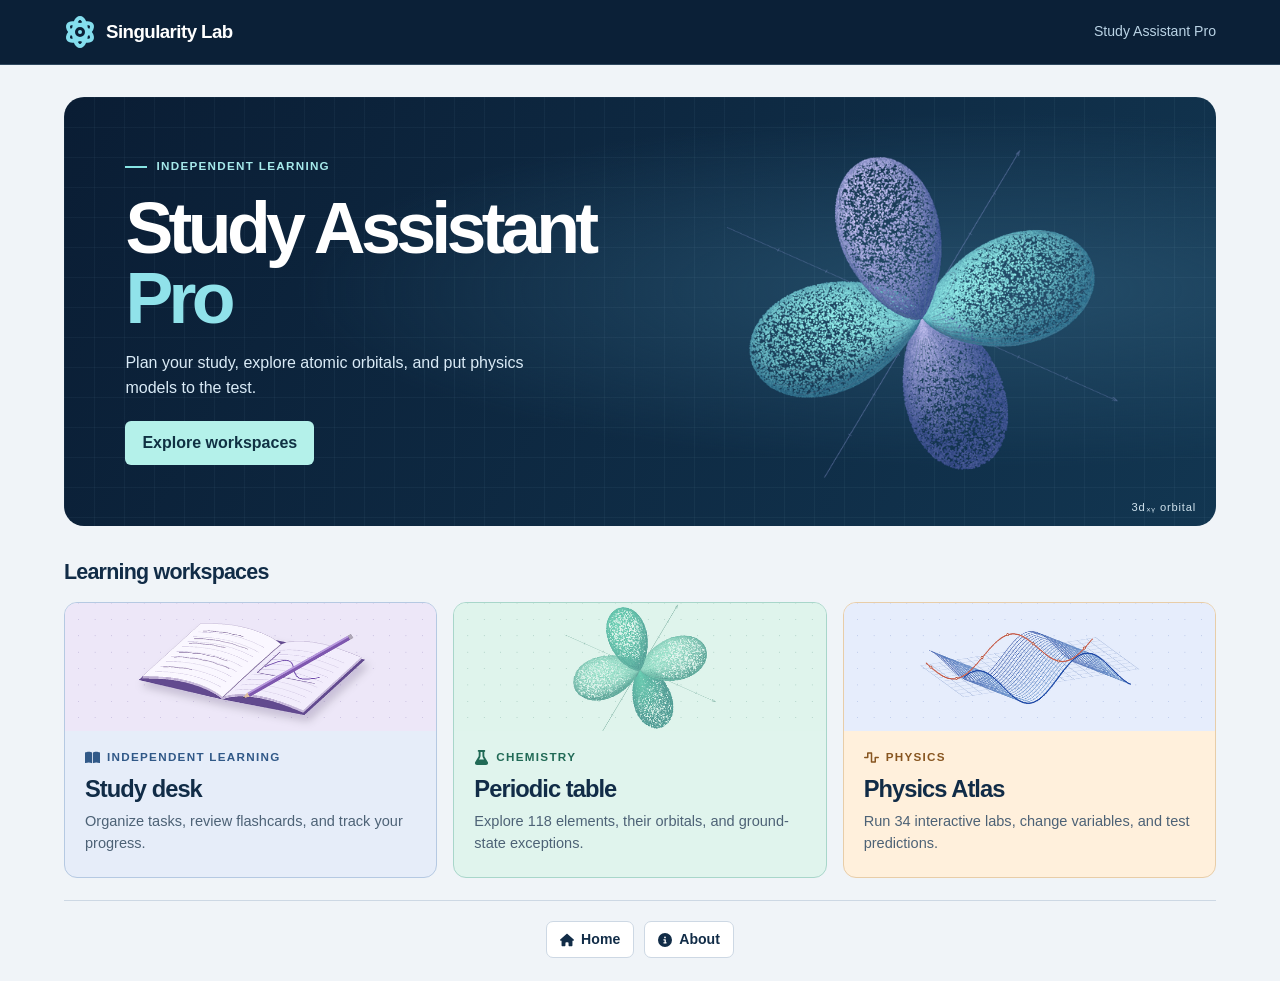
==== commit a8c99a5f: "Restore the navy homepage and enlarge the workspace hero" ====
--- a/index.html
+++ b/index.html
@@ -1,13 +1,9 @@
 <!doctype html>
-<html lang="en"><head><meta charset="utf-8"><meta name="viewport" content="width=device-width,initial-scale=1"><meta name="theme-color" content="#302440"><meta name="description" content="Plan independent study, explore atomic orbitals and run interactive physics experiments in Singularity Lab’s Study Assistant Pro."><title>Study Assistant Pro · Singularity Lab</title><link rel="icon" href="./Images/favicon.ico"><link rel="stylesheet" href="./assets/suite.css"></head>
-<body><div data-shell data-page="Overview" data-root="./"></div><main id="workspace" class="workspace"><div class="frame">
-<section class="hero"><div class="hero-copy"><div class="eyebrow">Singularity Lab</div><h1>Study Assistant <em>Pro</em></h1><p>Plan your study, explore atomic orbitals, and run physics experiments in one workspace.</p></div><img class="hero-art" src="assets/hero.webp" alt=""><span class="figure-caption">3dₓᵧ orbital</span></section>
-<div class="section-heading"><h2>Learning workspaces</h2></div><div class="modules">
-<a class="module" href="desk/"><img src="assets/desk.webp" alt=""><div class="module-info"><span class="tinylabel">Independent learning</span><h3>Study desk</h3><p>Organize tasks, review flashcards, and track your progress.</p></div></a>
-<a class="module" href="elements/"><img src="assets/elements.webp" alt=""><div class="module-info"><span class="tinylabel">Chemistry</span><h3>Periodic table</h3><p>Explore 118 elements, their orbitals, and ground-state exceptions.</p></div></a>
-<a class="module" href="physics-atlas/"><img src="assets/physics.webp" alt=""><div class="module-info"><span class="tinylabel">Physics</span><h3>Physics Atlas</h3><p>Run 34 interactive labs, change variables, and test predictions.</p></div></a>
-</div><div class="section-heading"><h2>Quick tools</h2></div><div class="tool-list">
-<a href="desk/#timer"><span class="tool-glyph" data-icon="clock"></span><span><b>Focus timer</b><small>Start a timed study session</small></span></a>
-<a href="desk/#flashcards"><span class="tool-glyph" data-icon="cards"></span><span><b>Flashcards</b><small>Practice active recall</small></span></a>
-<a href="desk/#journal"><span class="tool-glyph" data-icon="journal"></span><span><b>Mistake journal</b><small>Revisit what went wrong</small></span></a></div>
-<footer class="mini-footer"><span>Singularity Lab</span><a href="./about/">About the project</a></footer></div></main><script src="./assets/shell.js"></script></body></html>
+<html lang="en"><head><meta charset="utf-8"><meta name="viewport" content="width=device-width,initial-scale=1"><meta name="theme-color" content="#0b2039"><meta name="description" content="Plan independent study, explore atomic orbitals and run interactive physics experiments in Singularity Lab’s Study Assistant Pro."><title>Study Assistant Pro · Singularity Lab</title><link rel="icon" href="./Images/favicon.ico"><link rel="stylesheet" href="./assets/suite.css"></head>
+<body class="landing"><a class="suite-skip" href="#workspace">Skip to workspaces</a><header class="landing-bar"><a href="./" class="landing-brand"><svg aria-hidden="true"><use href="assets/fa.svg#atom"/></svg>Singularity Lab</a><span>Study Assistant Pro</span></header><main id="workspace" class="workspace"><div class="frame">
+<section class="hero"><div class="hero-copy"><div class="eyebrow">Independent learning</div><h1>Study Assistant <em>Pro</em></h1><p>Plan your study, explore atomic orbitals, and put physics models to the test.</p><a class="hero-jump" href="#workspaces">Explore workspaces</a></div><img class="hero-art" src="assets/hero.webp" alt=""><span class="figure-caption">3dₓᵧ orbital</span></section>
+<div class="section-heading" id="workspaces"><h2>Learning workspaces</h2></div><div class="modules">
+<a class="module" href="desk/"><img src="assets/desk.webp" alt=""><div class="module-info"><span class="tinylabel"><svg aria-hidden="true"><use href="assets/fa.svg#desk"/></svg>Independent learning</span><h3>Study desk</h3><p>Organize tasks, review flashcards, and track your progress.</p></div></a>
+<a class="module" href="elements/"><img src="assets/elements.webp" alt=""><div class="module-info"><span class="tinylabel"><svg aria-hidden="true"><use href="assets/fa.svg#chem"/></svg>Chemistry</span><h3>Periodic table</h3><p>Explore 118 elements, their orbitals, and ground-state exceptions.</p></div></a>
+<a class="module" href="physics-atlas/"><img src="assets/physics.webp" alt=""><div class="module-info"><span class="tinylabel"><svg aria-hidden="true"><use href="assets/fa.svg#wave"/></svg>Physics</span><h3>Physics Atlas</h3><p>Run 34 interactive labs, change variables, and test predictions.</p></div></a>
+</div><footer class="landing-footer"><a href="https://www.singularitylabgroup.org/home/"><svg aria-hidden="true"><use href="assets/fa.svg#home"/></svg>Home</a><a href="./about/"><svg aria-hidden="true"><use href="assets/fa.svg#about"/></svg>About</a></footer></div></main></body></html>
--- a/assets/suite.css
+++ b/assets/suite.css
@@ -4,3 +4,11 @@
 @media(max-width:760px){:root{--rail:0px}.side{transform:translateX(-101%);width:218px;top:55px;box-shadow:8px 8px 20px #26203926}.menu-open .side{transform:translateX(0)}.suite-bar{height:55px;position:relative;z-index:11;padding:0 14px;justify-content:flex-start}.suite-bar button{display:grid;place-items:center;background:none;border:0;color:inherit;padding:5px}.suite-bar time{margin-left:auto;font-size:.75rem}.suite-bar span{margin:0 4px}.workspace{padding:16px 14px 30px}.hero{min-height:230px}.modules,.tool-list{gap:10px}.hero-copy{width:62%}.module h3{font-size:1.1rem}.tool-list small{display:none}}
 @media(max-width:580px){.hero{padding:22px;min-height:242px;align-items:flex-start}.hero-copy{width:70%}.hero p{font-size:.92rem}.hero-art{width:48%;height:72%;top:auto;bottom:0;right:-8%}.hero h1{font-size:2.7rem}.hero .figure-caption{right:10px;font-size:.62rem}.modules,.tool-list{grid-template-columns:1fr}.module{display:grid;grid-template-columns:32% 1fr}.module img{height:100%;min-height:108px}.tool-list small{display:block}.module-info{padding:12px 14px}.section-heading{margin-top:21px}.suite-bar time svg{display:none}.brandmark{margin-bottom:22px}.tool-list a{padding:12px}.mini-footer{gap:10px}}
 @media(prefers-reduced-motion:reduce){*,*:before,*:after{transition:none!important;scroll-behavior:auto!important}}
+
+/* Singularity Lab typography and shared navy palette */
+:root{font-family:Helvetica,"Helvetica Neue",Arial,sans-serif;--paper:#edf2f7;--ink:#112c47;--muted:#4d6276;--line:#cdd8e4;--purple:#215d83;--wash:#dceef5}
+body{font-family:Helvetica,"Helvetica Neue",Arial,sans-serif}.eyebrow,.tinylabel,.side nav h2{font-family:inherit}
+.side{background:#102942;color:#dae8f4;border-color:#183b57}.side .brandmark{color:white}.logo-icon{background:#275277;color:#a8f0e9}
+.side nav h2{color:#9db5ca}.side nav a:hover,.side .external:hover{background:#1c3c57}.side nav a[aria-current]{color:white;background:#244d6c}.side .external{border-color:#34516a}.side svg{width:17px;height:17px}
+.landing{background:#f0f4f8}.landing-bar{display:flex;align-items:center;justify-content:space-between;gap:14px;padding:16px max(5vw,calc((100vw - 1392px)/2));background:#0b2037;color:#bad3e5;font-size:.88rem;border-bottom:1px solid #30495f}.landing-brand{display:flex;align-items:center;gap:10px;color:white;font-weight:700;text-decoration:none;font-size:1.17rem;letter-spacing:-.03em}.landing-brand svg{width:32px;height:32px;color:#84deee}.landing .workspace{margin:0;padding:clamp(18px,2.5vw,40px) 5vw 20px}.landing .frame{max-width:1392px}.landing .hero{min-height:clamp(330px,32vw,470px);padding:clamp(30px,4.8vw,82px);background-color:#0a213c;background-image:radial-gradient(ellipse at 81% 45%,#244d69 0,transparent 53%),linear-gradient(120deg,#0a1d34,#123651);border-radius:20px}.landing .hero:before{background-image:linear-gradient(#9ed1e40d 1px,transparent 1px),linear-gradient(90deg,#9ed1e40d 1px,transparent 1px);background-size:30px 30px}.landing .hero-copy{width:57%}.landing .hero h1{font-size:clamp(3.1rem,5.6vw,6.25rem);line-height:.98;margin:18px 0;letter-spacing:-.065em}.landing .hero h1 em{font:inherit;color:#90e2ea}.landing .hero p{max-width:445px;color:#daebf7;font-size:clamp(1rem,1.25vw,1.22rem)}.landing .hero .eyebrow{color:#a6e9eb}.landing .hero .eyebrow:before{background:#86e4e4}.landing .hero-art{right:1%;width:49%;height:100%;top:0}.landing .figure-caption{font-family:inherit;color:#cfe2ed}.hero-jump{display:inline-block;background:#b4f1ea;color:#103143;border-radius:6px;text-decoration:none;font-weight:700;padding:10px 17px;margin-top:20px}.hero-jump:hover{background:white}.landing .section-heading{margin:30px 0 14px}.landing .module{border-radius:13px;background:#e6edf9;border-color:#b5c9e2}.landing .module:nth-child(2){background:#e0f4ed;border-color:#a8d6ca}.landing .module:nth-child(3){background:#fff0dc;border-color:#e8cda8}.landing .module img{height:clamp(95px,10vw,150px)}.landing .module-info{padding:18px 20px 22px}.landing .tinylabel{display:flex;gap:7px;align-items:center;color:#315988}.landing .module:nth-child(2) .tinylabel{color:#216a56}.landing .module:nth-child(3) .tinylabel{color:#875520}.landing .tinylabel svg{width:15px;height:15px}.landing .module h3{font-size:1.48rem;margin:6px 0 4px}.landing-footer{display:flex;justify-content:center;gap:10px;padding:20px 0 3px;margin-top:22px;border-top:1px solid var(--line)}.landing-footer a{display:inline-flex;align-items:center;gap:7px;background:white;border:1px solid var(--line);border-radius:7px;text-decoration:none;padding:7px 13px;font-weight:600;font-size:.88rem}.landing-footer svg{width:14px;height:14px}.landing-footer a:hover{background:#e2eef4}
+@media(max-width:600px){.landing .workspace{padding:14px}.landing .hero{min-height:365px;padding:28px 22px;align-items:flex-start}.landing .hero-copy{width:85%}.landing .hero-art{width:52%;height:48%;bottom:1%;top:auto;right:0}.landing .hero h1{font-size:3.2rem;max-width:310px}.landing .hero p{max-width:280px}.landing .hero-jump{margin-top:14px}.landing .module img{height:100%}.landing .module-info{padding:13px 15px}.landing .module h3{font-size:1.25rem}.landing-bar{padding:12px 18px}.landing-bar>span{font-size:.8rem}}
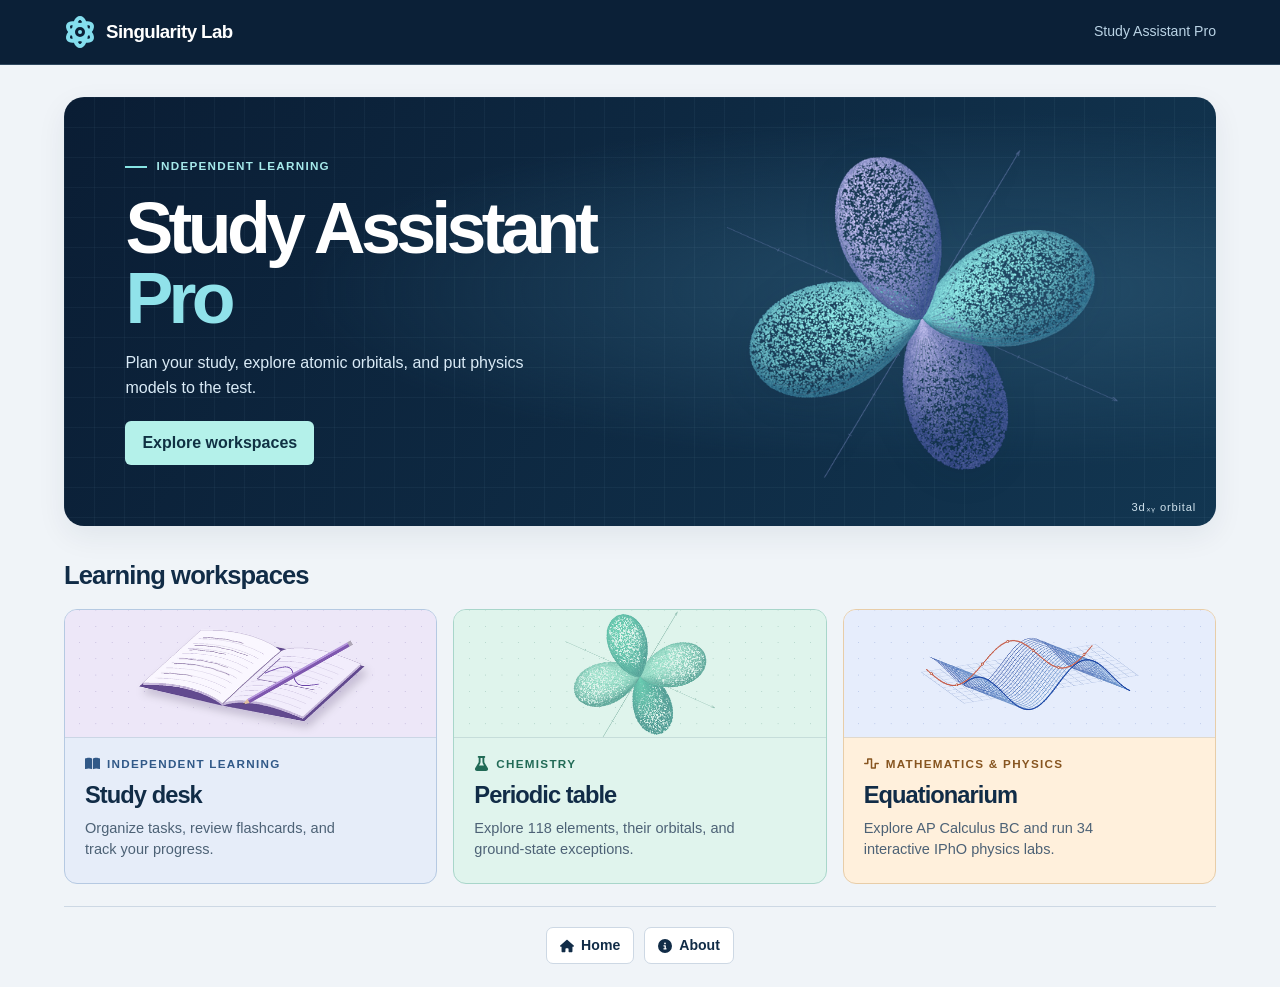
==== commit 7456999d: "Restore Equationarium with separate AP Calculus BC and IPhO workbenches" ====
--- a/index.html
+++ b/index.html
@@ -5,5 +5,5 @@
 <div class="section-heading" id="workspaces"><h2>Learning workspaces</h2></div><div class="modules">
 <a class="module" href="desk/"><img src="assets/desk.webp" alt=""><div class="module-info"><span class="tinylabel"><svg aria-hidden="true"><use href="assets/fa.svg#desk"/></svg>Independent learning</span><h3>Study desk</h3><p>Organize tasks, review flashcards, and track your progress.</p></div></a>
 <a class="module" href="elements/"><img src="assets/elements.webp" alt=""><div class="module-info"><span class="tinylabel"><svg aria-hidden="true"><use href="assets/fa.svg#chem"/></svg>Chemistry</span><h3>Periodic table</h3><p>Explore 118 elements, their orbitals, and ground-state exceptions.</p></div></a>
-<a class="module" href="physics-atlas/"><img src="assets/physics.webp" alt=""><div class="module-info"><span class="tinylabel"><svg aria-hidden="true"><use href="assets/fa.svg#wave"/></svg>Physics</span><h3>Physics Atlas</h3><p>Run 34 interactive labs, change variables, and test predictions.</p></div></a>
+<a class="module" href="equationarium/"><img src="assets/physics.webp" alt=""><div class="module-info"><span class="tinylabel"><svg aria-hidden="true"><use href="assets/fa.svg#wave"/></svg>Mathematics &amp; physics</span><h3>Equationarium</h3><p>Explore AP Calculus BC and run 34 interactive IPhO physics labs.</p></div></a>
 </div><footer class="landing-footer"><a href="https://www.singularitylabgroup.org/home/"><svg aria-hidden="true"><use href="assets/fa.svg#home"/></svg>Home</a><a href="./about/"><svg aria-hidden="true"><use href="assets/fa.svg#about"/></svg>About</a></footer></div></main></body></html>
--- a/assets/suite.css
+++ b/assets/suite.css
@@ -12,3 +12,6 @@
 .side nav h2{color:#9db5ca}.side nav a:hover,.side .external:hover{background:#1c3c57}.side nav a[aria-current]{color:white;background:#244d6c}.side .external{border-color:#34516a}.side svg{width:17px;height:17px}
 .landing{background:#f0f4f8}.landing-bar{display:flex;align-items:center;justify-content:space-between;gap:14px;padding:16px max(5vw,calc((100vw - 1392px)/2));background:#0b2037;color:#bad3e5;font-size:.88rem;border-bottom:1px solid #30495f}.landing-brand{display:flex;align-items:center;gap:10px;color:white;font-weight:700;text-decoration:none;font-size:1.17rem;letter-spacing:-.03em}.landing-brand svg{width:32px;height:32px;color:#84deee}.landing .workspace{margin:0;padding:clamp(18px,2.5vw,40px) 5vw 20px}.landing .frame{max-width:1392px}.landing .hero{min-height:clamp(330px,32vw,470px);padding:clamp(30px,4.8vw,82px);background-color:#0a213c;background-image:radial-gradient(ellipse at 81% 45%,#244d69 0,transparent 53%),linear-gradient(120deg,#0a1d34,#123651);border-radius:20px}.landing .hero:before{background-image:linear-gradient(#9ed1e40d 1px,transparent 1px),linear-gradient(90deg,#9ed1e40d 1px,transparent 1px);background-size:30px 30px}.landing .hero-copy{width:57%}.landing .hero h1{font-size:clamp(3.1rem,5.6vw,6.25rem);line-height:.98;margin:18px 0;letter-spacing:-.065em}.landing .hero h1 em{font:inherit;color:#90e2ea}.landing .hero p{max-width:445px;color:#daebf7;font-size:clamp(1rem,1.25vw,1.22rem)}.landing .hero .eyebrow{color:#a6e9eb}.landing .hero .eyebrow:before{background:#86e4e4}.landing .hero-art{right:1%;width:49%;height:100%;top:0}.landing .figure-caption{font-family:inherit;color:#cfe2ed}.hero-jump{display:inline-block;background:#b4f1ea;color:#103143;border-radius:6px;text-decoration:none;font-weight:700;padding:10px 17px;margin-top:20px}.hero-jump:hover{background:white}.landing .section-heading{margin:30px 0 14px}.landing .module{border-radius:13px;background:#e6edf9;border-color:#b5c9e2}.landing .module:nth-child(2){background:#e0f4ed;border-color:#a8d6ca}.landing .module:nth-child(3){background:#fff0dc;border-color:#e8cda8}.landing .module img{height:clamp(95px,10vw,150px)}.landing .module-info{padding:18px 20px 22px}.landing .tinylabel{display:flex;gap:7px;align-items:center;color:#315988}.landing .module:nth-child(2) .tinylabel{color:#216a56}.landing .module:nth-child(3) .tinylabel{color:#875520}.landing .tinylabel svg{width:15px;height:15px}.landing .module h3{font-size:1.48rem;margin:6px 0 4px}.landing-footer{display:flex;justify-content:center;gap:10px;padding:20px 0 3px;margin-top:22px;border-top:1px solid var(--line)}.landing-footer a{display:inline-flex;align-items:center;gap:7px;background:white;border:1px solid var(--line);border-radius:7px;text-decoration:none;padding:7px 13px;font-weight:600;font-size:.88rem}.landing-footer svg{width:14px;height:14px}.landing-footer a:hover{background:#e2eef4}
 @media(max-width:600px){.landing .workspace{padding:14px}.landing .hero{min-height:365px;padding:28px 22px;align-items:flex-start}.landing .hero-copy{width:85%}.landing .hero-art{width:52%;height:48%;bottom:1%;top:auto;right:0}.landing .hero h1{font-size:3.2rem;max-width:310px}.landing .hero p{max-width:280px}.landing .hero-jump{margin-top:14px}.landing .module img{height:100%}.landing .module-info{padding:13px 15px}.landing .module h3{font-size:1.25rem}.landing-bar{padding:12px 18px}.landing-bar>span{font-size:.8rem}}
+
+[data-shell]+.workspace{margin-left:0}.portal-bar{background:#0c243d;color:#e2edf7;display:flex;align-items:center;justify-content:space-between;gap:16px;padding:12px max(4vw,calc((100vw - 1420px)/2));border-bottom:3px solid #235273;font-family:Helvetica,Arial,sans-serif}.portal-bar svg{width:17px;height:17px;flex:none}.portal-brand,.portal-bar nav,.portal-bar nav a{display:flex;align-items:center;gap:9px}.portal-brand,.portal-bar nav a{color:inherit;text-decoration:none}.portal-brand{font-weight:700;font-size:1.1rem;white-space:nowrap}.portal-brand svg{width:30px;height:30px;color:#90dfeb}.portal-bar nav{gap:5px}.portal-bar nav a{padding:8px 13px;border-radius:6px;font-size:.9rem}.portal-bar nav a:hover,.portal-bar nav a[aria-current]{background:#224764;color:white}.landing .hero{box-shadow:0 10px 30px #112c4612}.landing .module{position:relative}.landing .module img{border-bottom:1px solid #16385620}.landing .hero-copy{max-width:640px}.landing .frame{max-width:1350px}.landing .section-heading h2{letter-spacing:-.035em;font-size:clamp(1.35rem,2vw,1.8rem)}.landing .hero-art{filter:drop-shadow(0 8px 15px #081a3130)}.landing .module:focus-visible{outline-offset:4px}.landing .module-info p{max-width:34ch}.landing-footer a:hover,.landing-footer a:focus-visible{border-color:#809aaf}
+@media(max-width:730px){.portal-bar{flex-wrap:wrap;gap:7px;padding:10px 14px}.portal-bar nav{flex-wrap:wrap}.portal-bar nav a{padding:6px 9px;font-size:.85rem}.portal-brand{width:100%}.portal-brand svg{width:25px;height:25px}}
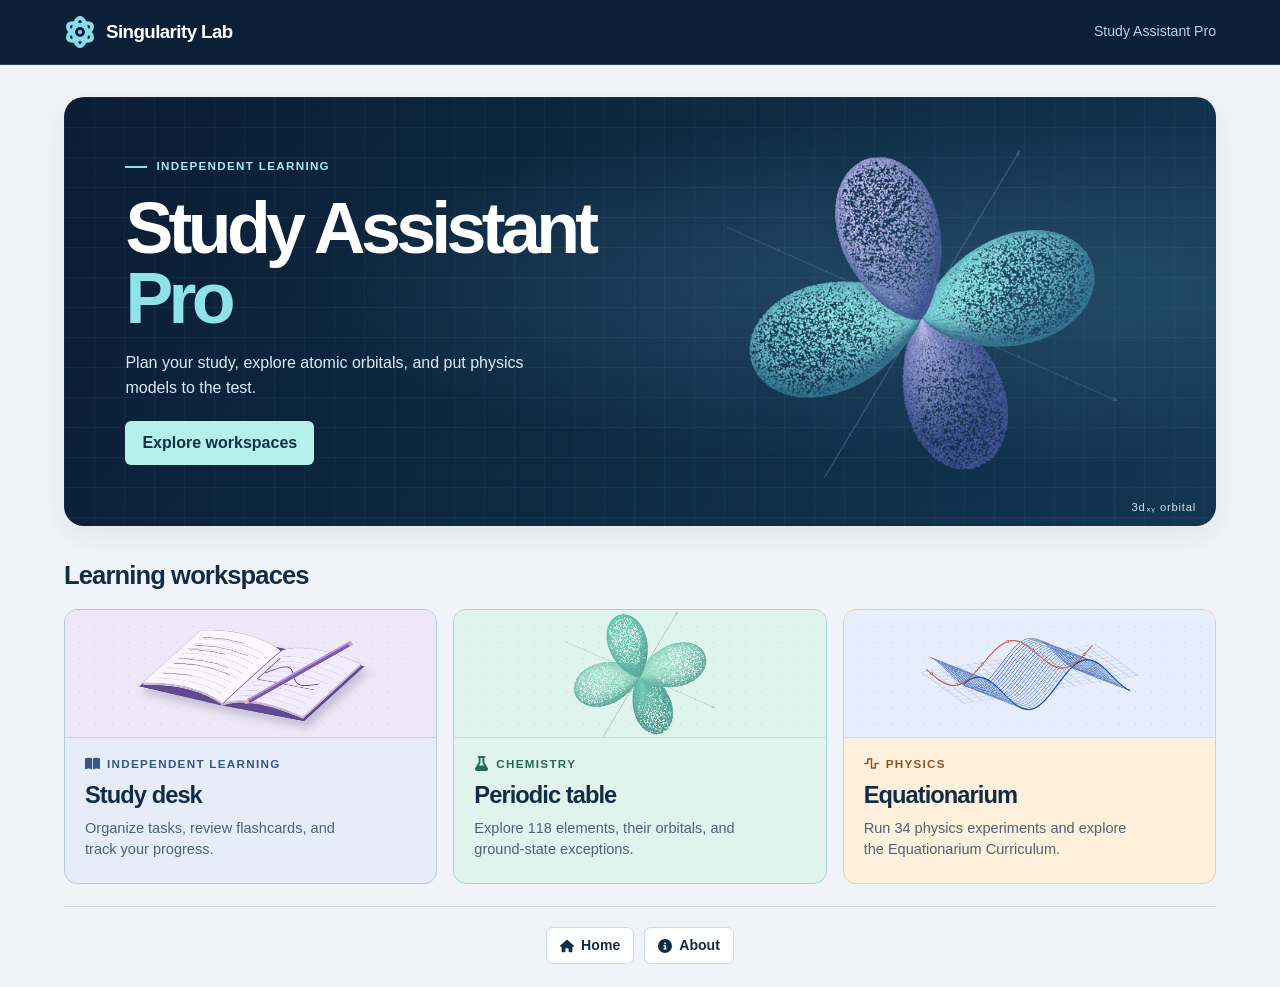
==== commit e1c2429f: "Make Equationarium physics-only and update lab branding" ====
--- a/index.html
+++ b/index.html
@@ -5,5 +5,5 @@
 <div class="section-heading" id="workspaces"><h2>Learning workspaces</h2></div><div class="modules">
 <a class="module" href="desk/"><img src="assets/desk.webp" alt=""><div class="module-info"><span class="tinylabel"><svg aria-hidden="true"><use href="assets/fa.svg#desk"/></svg>Independent learning</span><h3>Study desk</h3><p>Organize tasks, review flashcards, and track your progress.</p></div></a>
 <a class="module" href="elements/"><img src="assets/elements.webp" alt=""><div class="module-info"><span class="tinylabel"><svg aria-hidden="true"><use href="assets/fa.svg#chem"/></svg>Chemistry</span><h3>Periodic table</h3><p>Explore 118 elements, their orbitals, and ground-state exceptions.</p></div></a>
-<a class="module" href="equationarium/"><img src="assets/physics.webp" alt=""><div class="module-info"><span class="tinylabel"><svg aria-hidden="true"><use href="assets/fa.svg#wave"/></svg>Mathematics &amp; physics</span><h3>Equationarium</h3><p>Explore AP Calculus BC and run 34 interactive IPhO physics labs.</p></div></a>
+<a class="module" href="equationarium/"><img src="assets/physics.webp" alt=""><div class="module-info"><span class="tinylabel"><svg aria-hidden="true"><use href="assets/fa.svg#wave"/></svg>Physics</span><h3>Equationarium</h3><p>Run 34 physics experiments and explore the Equationarium Curriculum.</p></div></a>
 </div><footer class="landing-footer"><a href="https://www.singularitylabgroup.org/home/"><svg aria-hidden="true"><use href="assets/fa.svg#home"/></svg>Home</a><a href="./about/"><svg aria-hidden="true"><use href="assets/fa.svg#about"/></svg>About</a></footer></div></main></body></html>
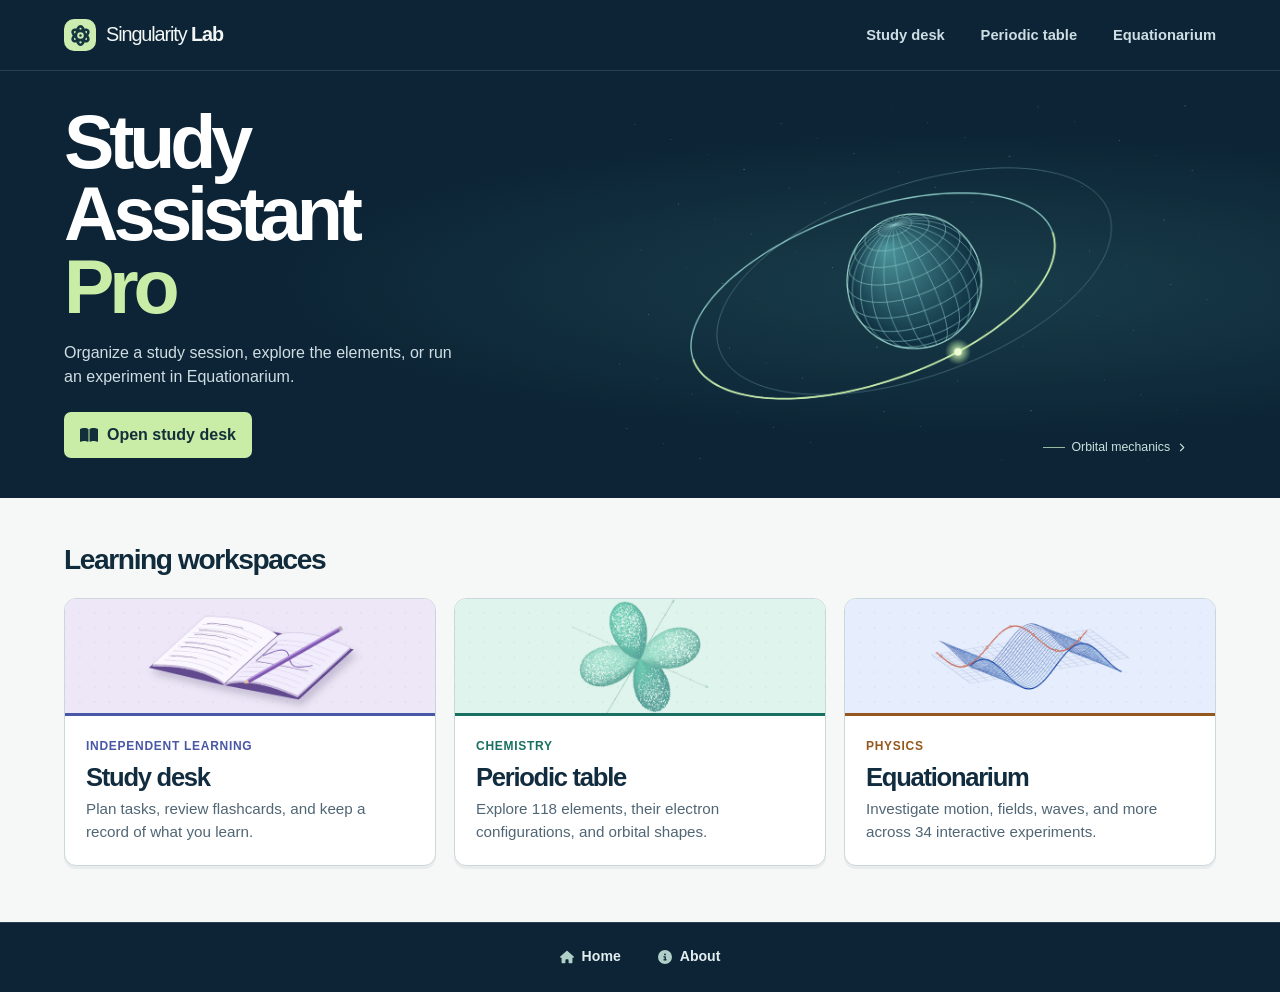
==== commit 744741f0: "Rebuild the homepage with an orbital hero and shared navigation" ====
--- a/index.html
+++ b/index.html
@@ -1,9 +1,11 @@
 <!doctype html>
-<html lang="en"><head><meta charset="utf-8"><meta name="viewport" content="width=device-width,initial-scale=1"><meta name="theme-color" content="#0b2039"><meta name="description" content="Plan independent study, explore atomic orbitals and run interactive physics experiments in Singularity Lab’s Study Assistant Pro."><title>Study Assistant Pro · Singularity Lab</title><link rel="icon" href="./Images/favicon.ico"><link rel="stylesheet" href="./assets/suite.css"></head>
-<body class="landing"><a class="suite-skip" href="#workspace">Skip to workspaces</a><header class="landing-bar"><a href="./" class="landing-brand"><svg aria-hidden="true"><use href="assets/fa.svg#atom"/></svg>Singularity Lab</a><span>Study Assistant Pro</span></header><main id="workspace" class="workspace"><div class="frame">
-<section class="hero"><div class="hero-copy"><div class="eyebrow">Independent learning</div><h1>Study Assistant <em>Pro</em></h1><p>Plan your study, explore atomic orbitals, and put physics models to the test.</p><a class="hero-jump" href="#workspaces">Explore workspaces</a></div><img class="hero-art" src="assets/hero.webp" alt=""><span class="figure-caption">3dₓᵧ orbital</span></section>
-<div class="section-heading" id="workspaces"><h2>Learning workspaces</h2></div><div class="modules">
-<a class="module" href="desk/"><img src="assets/desk.webp" alt=""><div class="module-info"><span class="tinylabel"><svg aria-hidden="true"><use href="assets/fa.svg#desk"/></svg>Independent learning</span><h3>Study desk</h3><p>Organize tasks, review flashcards, and track your progress.</p></div></a>
-<a class="module" href="elements/"><img src="assets/elements.webp" alt=""><div class="module-info"><span class="tinylabel"><svg aria-hidden="true"><use href="assets/fa.svg#chem"/></svg>Chemistry</span><h3>Periodic table</h3><p>Explore 118 elements, their orbitals, and ground-state exceptions.</p></div></a>
-<a class="module" href="equationarium/"><img src="assets/physics.webp" alt=""><div class="module-info"><span class="tinylabel"><svg aria-hidden="true"><use href="assets/fa.svg#wave"/></svg>Physics</span><h3>Equationarium</h3><p>Run 34 physics experiments and explore the Equationarium Curriculum.</p></div></a>
-</div><footer class="landing-footer"><a href="https://www.singularitylabgroup.org/home/"><svg aria-hidden="true"><use href="assets/fa.svg#home"/></svg>Home</a><a href="./about/"><svg aria-hidden="true"><use href="assets/fa.svg#about"/></svg>About</a></footer></div></main></body></html>+<html lang="en"><head><meta charset="utf-8"><meta name="viewport" content="width=device-width,initial-scale=1"><meta name="theme-color" content="#0a2131"><meta name="description" content="Plan independent study, explore the periodic table, and run interactive physics experiments with Singularity Lab."><title>Study Assistant Pro · Singularity Lab</title><link rel="icon" href="Images/favicon.ico"><link rel="stylesheet" href="assets/suite.css"><link rel="stylesheet" href="assets/navigation.css"><link rel="stylesheet" href="assets/home.css"></head>
+<body class="start-page"><div data-shell data-page="Overview" data-root="./"></div>
+<main id="workspace">
+<section class="welcome"><div class="welcome-inner"><div class="welcome-copy"><h1>Study Assistant <em>Pro</em></h1><p>Organize a study session, explore the elements, or run an experiment in Equationarium.</p><a class="primary-link" href="desk/"><svg aria-hidden="true"><use href="assets/fa.svg#desk"/></svg>Open study desk</a></div>
+<a href="equationarium/#orbit" class="orbit-feature" aria-label="Open the orbital mechanics experiment in Equationarium"><canvas id="orbit-figure" width="640" height="400" aria-hidden="true"></canvas><span><i></i>Orbital mechanics <svg aria-hidden="true"><use href="assets/fa.svg#chevron"/></svg></span></a></div></section>
+<section class="workspaces" aria-labelledby="workspaces-title"><h2 id="workspaces-title">Learning workspaces</h2><div class="station-grid">
+<a class="station desk-station" href="desk/"><div class="station-art"><img src="assets/desk.webp" alt=""></div><div class="station-info"><span class="station-type">Independent learning</span><h3>Study desk</h3><p>Plan tasks, review flashcards, and keep a record of what you learn.</p></div></a>
+<a class="station chem-station" href="elements/"><div class="station-art"><img src="assets/elements.webp" alt=""></div><div class="station-info"><span class="station-type">Chemistry</span><h3>Periodic table</h3><p>Explore 118 elements, their electron configurations, and orbital shapes.</p></div></a>
+<a class="station physics-station" href="equationarium/"><div class="station-art"><img src="assets/physics.webp" alt=""></div><div class="station-info"><span class="station-type">Physics</span><h3>Equationarium</h3><p>Investigate motion, fields, waves, and more across 34 interactive experiments.</p></div></a></div></section></main>
+<script src="assets/shell.js"></script><script src="assets/orbit-figure.js"></script></body></html>
--- a/assets/navigation.css
+++ b/assets/navigation.css
@@ -0,0 +1,6 @@
+:root{--navy:#0c2435;--teal:#176559;--lime:#c8eda1;--motion:cubic-bezier(.22,.75,.25,1);font-family:Helvetica,"Helvetica Neue",Arial,sans-serif}
+.mast{background:var(--navy);color:#f2f7f6;font-family:Helvetica,Arial,sans-serif;border-bottom:1px solid #ffffff20}.mast-inner{width:min(1280px,90%);margin:auto;display:flex;align-items:center;justify-content:space-between;gap:22px;min-height:70px}.mast-brand,.mast nav,.mast nav a,.suite-end a{display:flex;align-items:center}.mast-brand{gap:10px;color:inherit;text-decoration:none;font-size:1.24rem;letter-spacing:-.055em;font-weight:520}.mast-brand b{font-weight:740}.mast-icon{width:32px;height:32px;display:grid;place-items:center;border-radius:10px;background:#ccedaf;color:#153641}.mast svg,.suite-end svg{width:17px;height:17px}.mast-icon svg{width:21px;height:21px}.mast nav{gap:clamp(15px,2.8vw,44px);align-self:stretch}.mast nav a{position:relative;color:#cddee5;text-decoration:none;font-size:.92rem;font-weight:550;transition:color .16s}.mast nav a::after{content:"";height:2px;position:absolute;bottom:10px;left:0;right:0;background:#c8eda1;transform:scaleX(0);transform-origin:left;transition:transform .22s var(--motion)}.mast nav a:hover,.mast nav a[aria-current]{color:white}.mast nav a:hover::after,.mast nav a:focus-visible::after,.mast nav a[aria-current]::after{transform:scaleX(1)}
+.suite-end{background:var(--navy);font-family:Helvetica,Arial,sans-serif;box-shadow:inset 0 1px #ffffff20}.suite-end nav{min-height:70px;display:flex;align-items:center;justify-content:center;gap:9px}.suite-end a{gap:8px;color:#e2edf0;text-decoration:none;font-size:.88rem;font-weight:550;padding:9px 14px;border-radius:6px;transition:background-color .18s,color .18s}.suite-end a svg{width:14px;height:14px;color:#afcfc8}.suite-end a:hover{background:#234053;color:white}
+@view-transition{navigation:auto}::view-transition-old(root){animation:page-leave .13s ease both}::view-transition-new(root){animation:page-enter .23s var(--motion) both}@keyframes page-leave{to{opacity:0}}@keyframes page-enter{from{opacity:0;transform:translateY(4px)}}
+@media(max-width:610px){.mast-inner{width:92%;min-height:64px;gap:10px;flex-wrap:wrap;padding:10px 0 4px}.mast nav{gap:18px;min-height:34px}.mast nav a{font-size:.84rem}.mast nav a::after{bottom:0}.mast-brand{font-size:1.1rem}.mast-icon{width:27px;height:27px}.suite-end nav{min-height:58px}}
+@media(prefers-reduced-motion:reduce){::view-transition-old(root),::view-transition-new(root){animation:none!important}.mast *, .suite-end *{transition:none!important}}
--- a/assets/home.css
+++ b/assets/home.css
@@ -0,0 +1,2 @@
+.start-page{margin:0;background:#f6f8f7;color:#102b3b;font-family:Helvetica,Arial,sans-serif}.start-page #workspace{min-height:calc(100vh - 144px)}.welcome{background:radial-gradient(ellipse at 75% 50%,#193d4a 0,transparent 52%),#0c2435;color:#fff;overflow:hidden}.welcome-inner{width:min(1280px,90%);margin:auto;display:grid;grid-template-columns:1fr 1.1fr;align-items:center;min-height:clamp(355px,31vw,505px);gap:10px}.welcome-copy{padding:35px 0 40px;position:relative;z-index:1}.welcome h1{font:650 clamp(3rem,5.9vw,6.7rem)/.96 Helvetica,Arial,sans-serif;letter-spacing:-.068em;margin:0;max-width:10ch}.welcome h1 em{font-style:normal;color:#c9eca7}.welcome p{margin:18px 0 23px;font-size:clamp(1rem,1.25vw,1.22rem);line-height:1.48;color:#cfdee4;max-width:390px}.primary-link{display:inline-flex;align-items:center;gap:9px;font-weight:650;color:#132f39;text-decoration:none;background:#c9eca7;border-radius:7px;padding:11px 16px;transition:transform .18s var(--motion),background-color .18s}.primary-link:hover{background:#deffc0;transform:translateY(-2px)}.primary-link svg{width:18px;height:18px}.orbit-feature{position:relative;display:block;width:100%;margin:0 auto;color:#cbe2dd;text-decoration:none}.orbit-feature canvas{display:block;width:100%;height:auto}.orbit-feature span{display:flex;align-items:center;position:absolute;bottom:4%;right:5%;gap:7px;font-size:.77rem}.orbit-feature i{width:22px;border-top:1px solid #95b99f}.orbit-feature svg{width:9px;height:9px}.orbit-feature:hover span{text-decoration:underline}.workspaces{width:min(1280px,90%);margin:auto;padding:clamp(27px,3.2vw,48px) 0 clamp(34px,4.4vw,64px)}.workspaces h2{font-size:clamp(1.5rem,2.2vw,2rem);letter-spacing:-.05em;margin:0 0 17px}.station-grid{display:grid;grid-template-columns:repeat(3,minmax(0,1fr));gap:18px}.station{--accent:#4958a6;--tint:#eeedf9;display:flex;flex-direction:column;background:white;border:1px solid #cbd8da;border-radius:12px;overflow:hidden;color:#112c3e;text-decoration:none;box-shadow:0 3px 0 #293c5110;transition:transform .24s var(--motion),border-color .24s,box-shadow .24s}.chem-station{--accent:#197061;--tint:#e7f5ef}.physics-station{--accent:#94571e;--tint:#fcf1e1}.station-art{background:var(--tint);overflow:hidden}.station-art img{display:block;width:100%;aspect-ratio:3.25;object-fit:cover;transition:transform .42s var(--motion)}.station-info{padding:17px 21px 21px;flex:1;border-top:3px solid var(--accent)}.station-type{color:var(--accent);font-size:.75rem;font-weight:700;letter-spacing:.06em;text-transform:uppercase}.station h3{font-size:clamp(1.38rem,2vw,1.85rem);line-height:1.1;letter-spacing:-.05em;margin:6px 0 7px}.station p{color:#516675;margin:0;font-size:.95rem;line-height:1.5;max-width:37ch}.station:hover,.station:focus-visible{transform:translateY(-4px);border-color:var(--accent);box-shadow:0 9px 20px #142f3b17}.station:hover img{transform:scale(1.035)}
+@media(max-width:720px){.welcome-inner{grid-template-columns:1.2fr 1fr;min-height:325px}.orbit-feature canvas{width:130%;margin-left:-17%}.station-grid{gap:10px}.station-info{padding:12px}.station h3{font-size:1.3rem}}@media(max-width:560px){.welcome-inner{grid-template-columns:1fr;gap:0}.welcome-copy{padding:30px 0 0}.welcome h1{font-size:3.45rem;max-width:none}.welcome p{margin:12px 0 14px}.orbit-feature{max-width:370px;margin-top:-8px}.orbit-feature canvas{width:100%;margin:0}.station-grid{grid-template-columns:1fr}.station{display:grid;grid-template-columns:28% 1fr}.station-art img{width:100%;height:100%;object-fit:cover}.station-info{border:0;border-left:3px solid var(--accent);padding:15px}.station p{font-size:.9rem}}
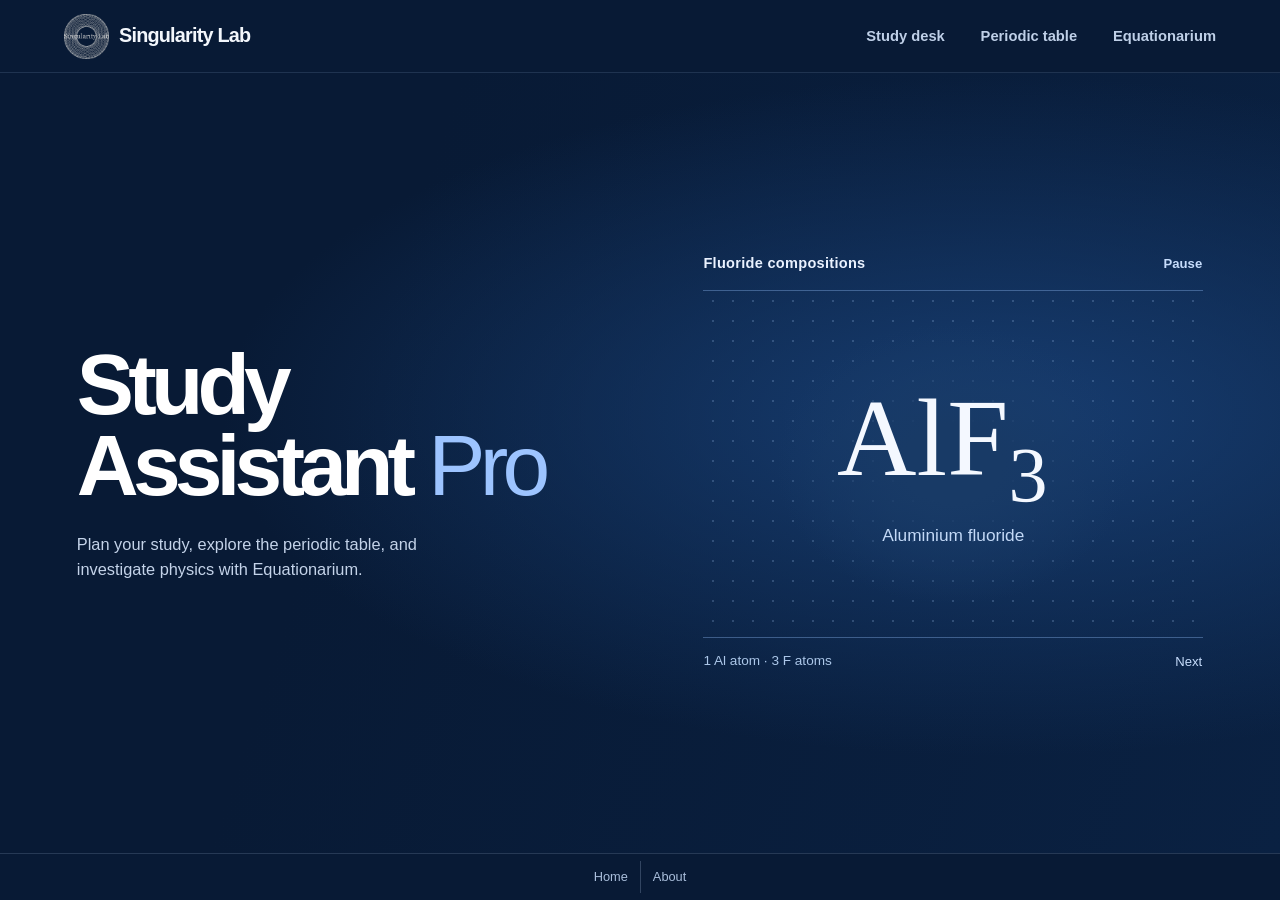
==== commit 515fdff9: "Replace the homepage with a navy fluoride viewer and simplify shared branding" ====
--- a/index.html
+++ b/index.html
@@ -1,11 +1,10 @@
 <!doctype html>
-<html lang="en"><head><meta charset="utf-8"><meta name="viewport" content="width=device-width,initial-scale=1"><meta name="theme-color" content="#0a2131"><meta name="description" content="Plan independent study, explore the periodic table, and run interactive physics experiments with Singularity Lab."><title>Study Assistant Pro · Singularity Lab</title><link rel="icon" href="Images/favicon.ico"><link rel="stylesheet" href="assets/suite.css"><link rel="stylesheet" href="assets/navigation.css"><link rel="stylesheet" href="assets/home.css"></head>
+<html lang="en"><head><meta charset="utf-8"><meta name="viewport" content="width=device-width,initial-scale=1"><meta name="theme-color" content="#081a35"><meta name="description" content="Independent learning with Singularity Lab’s study desk, periodic table, and Equationarium physics experiments."><title>Study Assistant Pro · Singularity Lab</title><link rel="icon" href="Images/favicon.ico"><link rel="stylesheet" href="assets/suite.css"><link rel="stylesheet" href="assets/navigation.css"><link rel="stylesheet" href="assets/home.css"></head>
 <body class="start-page"><div data-shell data-page="Overview" data-root="./"></div>
-<main id="workspace">
-<section class="welcome"><div class="welcome-inner"><div class="welcome-copy"><h1>Study Assistant <em>Pro</em></h1><p>Organize a study session, explore the elements, or run an experiment in Equationarium.</p><a class="primary-link" href="desk/"><svg aria-hidden="true"><use href="assets/fa.svg#desk"/></svg>Open study desk</a></div>
-<a href="equationarium/#orbit" class="orbit-feature" aria-label="Open the orbital mechanics experiment in Equationarium"><canvas id="orbit-figure" width="640" height="400" aria-hidden="true"></canvas><span><i></i>Orbital mechanics <svg aria-hidden="true"><use href="assets/fa.svg#chevron"/></svg></span></a></div></section>
-<section class="workspaces" aria-labelledby="workspaces-title"><h2 id="workspaces-title">Learning workspaces</h2><div class="station-grid">
-<a class="station desk-station" href="desk/"><div class="station-art"><img src="assets/desk.webp" alt=""></div><div class="station-info"><span class="station-type">Independent learning</span><h3>Study desk</h3><p>Plan tasks, review flashcards, and keep a record of what you learn.</p></div></a>
-<a class="station chem-station" href="elements/"><div class="station-art"><img src="assets/elements.webp" alt=""></div><div class="station-info"><span class="station-type">Chemistry</span><h3>Periodic table</h3><p>Explore 118 elements, their electron configurations, and orbital shapes.</p></div></a>
-<a class="station physics-station" href="equationarium/"><div class="station-art"><img src="assets/physics.webp" alt=""></div><div class="station-info"><span class="station-type">Physics</span><h3>Equationarium</h3><p>Investigate motion, fields, waves, and more across 34 interactive experiments.</p></div></a></div></section></main>
-<script src="assets/shell.js"></script><script src="assets/orbit-figure.js"></script></body></html>
+<main id="workspace" class="fluoride-hero">
+<div class="hero-content"><div class="hero-title"><h1>Study<br>Assistant <em>Pro</em></h1><p>Plan your study, explore the periodic table, and investigate physics with Equationarium.</p></div>
+<figure class="fluoride-plate" aria-label="Fluoride composition viewer">
+<figcaption><span>Fluoride compositions</span><button id="playback" type="button" aria-label="Pause fluoride animation">Pause</button></figcaption>
+<div class="formula-field"><div class="formula-text"><math id="formula" display="block" aria-label="Calcium fluoride"><mrow><mi mathvariant="normal">Ca</mi><msub><mi mathvariant="normal">F</mi><mn>2</mn></msub></mrow></math></div><div class="compound-name" id="compound">Calcium fluoride</div></div>
+<div class="composition"><span id="ratio">1 Ca atom · 2 F atoms</span><button id="advance" type="button" aria-label="Show next fluoride">Next</button></div></figure></div></main>
+<script src="assets/shell.js"></script><script src="assets/fluorides.js"></script></body></html>
--- a/assets/navigation.css
+++ b/assets/navigation.css
@@ -1,6 +1,8 @@
 :root{--navy:#0c2435;--teal:#176559;--lime:#c8eda1;--motion:cubic-bezier(.22,.75,.25,1);font-family:Helvetica,"Helvetica Neue",Arial,sans-serif}
-.mast{background:var(--navy);color:#f2f7f6;font-family:Helvetica,Arial,sans-serif;border-bottom:1px solid #ffffff20}.mast-inner{width:min(1280px,90%);margin:auto;display:flex;align-items:center;justify-content:space-between;gap:22px;min-height:70px}.mast-brand,.mast nav,.mast nav a,.suite-end a{display:flex;align-items:center}.mast-brand{gap:10px;color:inherit;text-decoration:none;font-size:1.24rem;letter-spacing:-.055em;font-weight:520}.mast-brand b{font-weight:740}.mast-icon{width:32px;height:32px;display:grid;place-items:center;border-radius:10px;background:#ccedaf;color:#153641}.mast svg,.suite-end svg{width:17px;height:17px}.mast-icon svg{width:21px;height:21px}.mast nav{gap:clamp(15px,2.8vw,44px);align-self:stretch}.mast nav a{position:relative;color:#cddee5;text-decoration:none;font-size:.92rem;font-weight:550;transition:color .16s}.mast nav a::after{content:"";height:2px;position:absolute;bottom:10px;left:0;right:0;background:#c8eda1;transform:scaleX(0);transform-origin:left;transition:transform .22s var(--motion)}.mast nav a:hover,.mast nav a[aria-current]{color:white}.mast nav a:hover::after,.mast nav a:focus-visible::after,.mast nav a[aria-current]::after{transform:scaleX(1)}
+.mast{background:var(--navy);color:#f2f7f6;font-family:Helvetica,Arial,sans-serif;border-bottom:1px solid #ffffff20}.mast-inner{width:min(1280px,90%);margin:auto;display:flex;align-items:center;justify-content:space-between;gap:22px;min-height:70px}.mast-brand,.mast nav,.mast nav a,.suite-end a{display:flex;align-items:center}.mast-brand{gap:10px;color:inherit;text-decoration:none;font-size:1.24rem;letter-spacing:-.055em;font-weight:520}.mast-brand b{font-weight:740}.mast-icon{width:32px;height:32px;display:grid;place-items:center;border-radius:10px;background:#ccedaf;color:#153641}.mast svg,.suite-end svg{width:17px;height:17px}.mast-icon svg{width:21px;height:21px}.mast nav{gap:clamp(15px,2.8vw,44px);align-self:stretch}.mast nav a{align-self:stretch;position:relative;color:#cddee5;text-decoration:none;font-size:.92rem;font-weight:550;transition:color .16s}.mast nav a::after{content:"";height:2px;position:absolute;bottom:10px;left:0;right:0;background:#c8eda1;transform:scaleX(0);transform-origin:left;transition:transform .22s var(--motion)}.mast nav a:hover,.mast nav a[aria-current]{color:white}.mast nav a:hover::after,.mast nav a:focus-visible::after,.mast nav a[aria-current]::after{transform:scaleX(1)}
 .suite-end{background:var(--navy);font-family:Helvetica,Arial,sans-serif;box-shadow:inset 0 1px #ffffff20}.suite-end nav{min-height:70px;display:flex;align-items:center;justify-content:center;gap:9px}.suite-end a{gap:8px;color:#e2edf0;text-decoration:none;font-size:.88rem;font-weight:550;padding:9px 14px;border-radius:6px;transition:background-color .18s,color .18s}.suite-end a svg{width:14px;height:14px;color:#afcfc8}.suite-end a:hover{background:#234053;color:white}
-@view-transition{navigation:auto}::view-transition-old(root){animation:page-leave .13s ease both}::view-transition-new(root){animation:page-enter .23s var(--motion) both}@keyframes page-leave{to{opacity:0}}@keyframes page-enter{from{opacity:0;transform:translateY(4px)}}
+@view-transition{navigation:auto}::view-transition-old(root){display:none}::view-transition-new(root){animation:page-enter .23s var(--motion) both}@keyframes page-leave{to{opacity:0}}@keyframes page-enter{from{opacity:.94;transform:translateY(2px)}}
 @media(max-width:610px){.mast-inner{width:92%;min-height:64px;gap:10px;flex-wrap:wrap;padding:10px 0 4px}.mast nav{gap:18px;min-height:34px}.mast nav a{font-size:.84rem}.mast nav a::after{bottom:0}.mast-brand{font-size:1.1rem}.mast-icon{width:27px;height:27px}.suite-end nav{min-height:58px}}
 @media(prefers-reduced-motion:reduce){::view-transition-old(root),::view-transition-new(root){animation:none!important}.mast *, .suite-end *{transition:none!important}}
+
+:root{--navy:#081a35;--teal:#2355a0;--lime:#9fc3fb}.mast{background:#081a35;border-bottom-color:#859fc32b}.mast-inner{min-height:72px}.mast-brand{color:#f3f7fc;font-weight:630;letter-spacing:-.04em}.mast-brand .official-mark{height:45px;width:45px;object-fit:contain}.mast nav a{color:#bfd0e8}.mast nav a::after{background:#91baff}.suite-end{background:transparent;border-top:1px solid #8ba1bc3b;box-shadow:none}.suite-end nav{min-height:48px;gap:0}.suite-end a{font-weight:400;font-size:.8rem;color:#526680;padding:6px 12px;border-radius:0}.suite-end a+a{border-left:1px solid #879cb955}.suite-end a:hover{background:transparent;color:#194e99;text-decoration:underline;text-underline-offset:3px}.start-page .suite-end a,.dark-mode .suite-end a{color:#aabfdc}.start-page .suite-end a:hover,.dark-mode .suite-end a:hover{color:#edf5ff}@media(max-width:610px){.mast-inner{min-height:62px;padding:8px 0}.mast-brand .official-mark{height:34px;width:34px}}
--- a/assets/home.css
+++ b/assets/home.css
@@ -1,2 +1,3 @@
-.start-page{margin:0;background:#f6f8f7;color:#102b3b;font-family:Helvetica,Arial,sans-serif}.start-page #workspace{min-height:calc(100vh - 144px)}.welcome{background:radial-gradient(ellipse at 75% 50%,#193d4a 0,transparent 52%),#0c2435;color:#fff;overflow:hidden}.welcome-inner{width:min(1280px,90%);margin:auto;display:grid;grid-template-columns:1fr 1.1fr;align-items:center;min-height:clamp(355px,31vw,505px);gap:10px}.welcome-copy{padding:35px 0 40px;position:relative;z-index:1}.welcome h1{font:650 clamp(3rem,5.9vw,6.7rem)/.96 Helvetica,Arial,sans-serif;letter-spacing:-.068em;margin:0;max-width:10ch}.welcome h1 em{font-style:normal;color:#c9eca7}.welcome p{margin:18px 0 23px;font-size:clamp(1rem,1.25vw,1.22rem);line-height:1.48;color:#cfdee4;max-width:390px}.primary-link{display:inline-flex;align-items:center;gap:9px;font-weight:650;color:#132f39;text-decoration:none;background:#c9eca7;border-radius:7px;padding:11px 16px;transition:transform .18s var(--motion),background-color .18s}.primary-link:hover{background:#deffc0;transform:translateY(-2px)}.primary-link svg{width:18px;height:18px}.orbit-feature{position:relative;display:block;width:100%;margin:0 auto;color:#cbe2dd;text-decoration:none}.orbit-feature canvas{display:block;width:100%;height:auto}.orbit-feature span{display:flex;align-items:center;position:absolute;bottom:4%;right:5%;gap:7px;font-size:.77rem}.orbit-feature i{width:22px;border-top:1px solid #95b99f}.orbit-feature svg{width:9px;height:9px}.orbit-feature:hover span{text-decoration:underline}.workspaces{width:min(1280px,90%);margin:auto;padding:clamp(27px,3.2vw,48px) 0 clamp(34px,4.4vw,64px)}.workspaces h2{font-size:clamp(1.5rem,2.2vw,2rem);letter-spacing:-.05em;margin:0 0 17px}.station-grid{display:grid;grid-template-columns:repeat(3,minmax(0,1fr));gap:18px}.station{--accent:#4958a6;--tint:#eeedf9;display:flex;flex-direction:column;background:white;border:1px solid #cbd8da;border-radius:12px;overflow:hidden;color:#112c3e;text-decoration:none;box-shadow:0 3px 0 #293c5110;transition:transform .24s var(--motion),border-color .24s,box-shadow .24s}.chem-station{--accent:#197061;--tint:#e7f5ef}.physics-station{--accent:#94571e;--tint:#fcf1e1}.station-art{background:var(--tint);overflow:hidden}.station-art img{display:block;width:100%;aspect-ratio:3.25;object-fit:cover;transition:transform .42s var(--motion)}.station-info{padding:17px 21px 21px;flex:1;border-top:3px solid var(--accent)}.station-type{color:var(--accent);font-size:.75rem;font-weight:700;letter-spacing:.06em;text-transform:uppercase}.station h3{font-size:clamp(1.38rem,2vw,1.85rem);line-height:1.1;letter-spacing:-.05em;margin:6px 0 7px}.station p{color:#516675;margin:0;font-size:.95rem;line-height:1.5;max-width:37ch}.station:hover,.station:focus-visible{transform:translateY(-4px);border-color:var(--accent);box-shadow:0 9px 20px #142f3b17}.station:hover img{transform:scale(1.035)}
-@media(max-width:720px){.welcome-inner{grid-template-columns:1.2fr 1fr;min-height:325px}.orbit-feature canvas{width:130%;margin-left:-17%}.station-grid{gap:10px}.station-info{padding:12px}.station h3{font-size:1.3rem}}@media(max-width:560px){.welcome-inner{grid-template-columns:1fr;gap:0}.welcome-copy{padding:30px 0 0}.welcome h1{font-size:3.45rem;max-width:none}.welcome p{margin:12px 0 14px}.orbit-feature{max-width:370px;margin-top:-8px}.orbit-feature canvas{width:100%;margin:0}.station-grid{grid-template-columns:1fr}.station{display:grid;grid-template-columns:28% 1fr}.station-art img{width:100%;height:100%;object-fit:cover}.station-info{border:0;border-left:3px solid var(--accent);padding:15px}.station p{font-size:.9rem}}
+.start-page{--deep:#081a35;--mist:#b7ceef;background:var(--deep);color:white;font-family:Helvetica,"Helvetica Neue",Arial,sans-serif;min-height:100vh;min-height:100svh;display:flex;flex-direction:column}.start-page .mast,.start-page .suite-end{background:transparent}.start-page .mast{border-bottom-color:#b3cfff22}.fluoride-hero{flex:1;display:grid;align-items:center;background:radial-gradient(ellipse at 78% 44%,#173d71 0,transparent 55%),linear-gradient(108deg,#081a35 30%,#0a2142 100%);min-height:calc(100svh - 124px);position:relative}.hero-content{width:min(1320px,88%);margin:0 auto;display:grid;grid-template-columns:1.1fr 1fr;gap:clamp(34px,6vw,110px);align-items:center;padding:clamp(40px,7vh,90px) 0}.hero-title h1{font-size:clamp(3.3rem,6.7vw,7.5rem);line-height:.95;letter-spacing:-.068em;font-weight:650;margin:0}.hero-title h1 em{font-weight:450;font-style:normal;color:#9dc4ff}.hero-title p{font-size:clamp(1rem,1.28vw,1.24rem);line-height:1.55;color:#c4d3e9;max-width:405px;margin:25px 0 0}.fluoride-plate{margin:0;min-width:0;position:relative;color:#eaf2ff}.fluoride-plate figcaption,.composition{display:flex;justify-content:space-between;align-items:center;gap:10px}.fluoride-plate figcaption{border-bottom:1px solid #8fb9f35f;padding:0 0 12px;font-size:.91rem;font-weight:600;letter-spacing:.02em}.fluoride-plate button{color:#c7ddfc;font-size:.82rem;line-height:1.2;background:transparent;border:0;padding:6px 1px 6px 10px;font-family:inherit}.fluoride-plate button:hover{text-decoration:underline}.formula-field{position:relative;display:grid;align-content:center;justify-items:center;min-height:clamp(238px,27vw,362px);isolation:isolate;background-image:radial-gradient(#abcdfa38 .8px,transparent .9px);background-size:20px 20px}.formula-field:before{content:"";position:absolute;inset:10% 15%;z-index:-1;background:radial-gradient(ellipse,#183a66 20%,transparent 72%)}.formula-text{font-size:clamp(4.5rem,8.6vw,9rem);line-height:1.2;min-height:1.32em;display:grid;align-items:center}.formula-text math{font-family:"STIX Two Math","Cambria Math","Latin Modern Math",math;line-height:1.1;color:#f4f8ff;margin:0}.compound-name{font-size:clamp(.97rem,1.35vw,1.24rem);font-weight:500;color:#c3d9f7;min-height:1.55em}.composition{padding:10px 0 0;border-top:1px solid #8fb9f35f;font-size:.85rem;color:#acc7e9;font-variant-numeric:tabular-nums}.start-page .suite-end{color:#8ea9cc}.start-page .suite-end nav{min-height:46px}
+@media(max-width:820px){.hero-content{width:90%;gap:24px}.hero-title h1{font-size:clamp(3rem,6.4vw,4.5rem)}}
+@media(max-width:620px){.hero-content{width:88%;grid-template-columns:1fr;gap:clamp(27px,5vh,54px);padding:clamp(28px,5vh,58px) 0}.hero-title h1{font-size:clamp(3.2rem,11vw,4.6rem)}.hero-title p{margin-top:15px;font-size:1rem}.formula-field{min-height:clamp(175px,24vh,245px)}.formula-text{font-size:clamp(4.2rem,15vw,6rem)}.fluoride-hero{min-height:0}}
